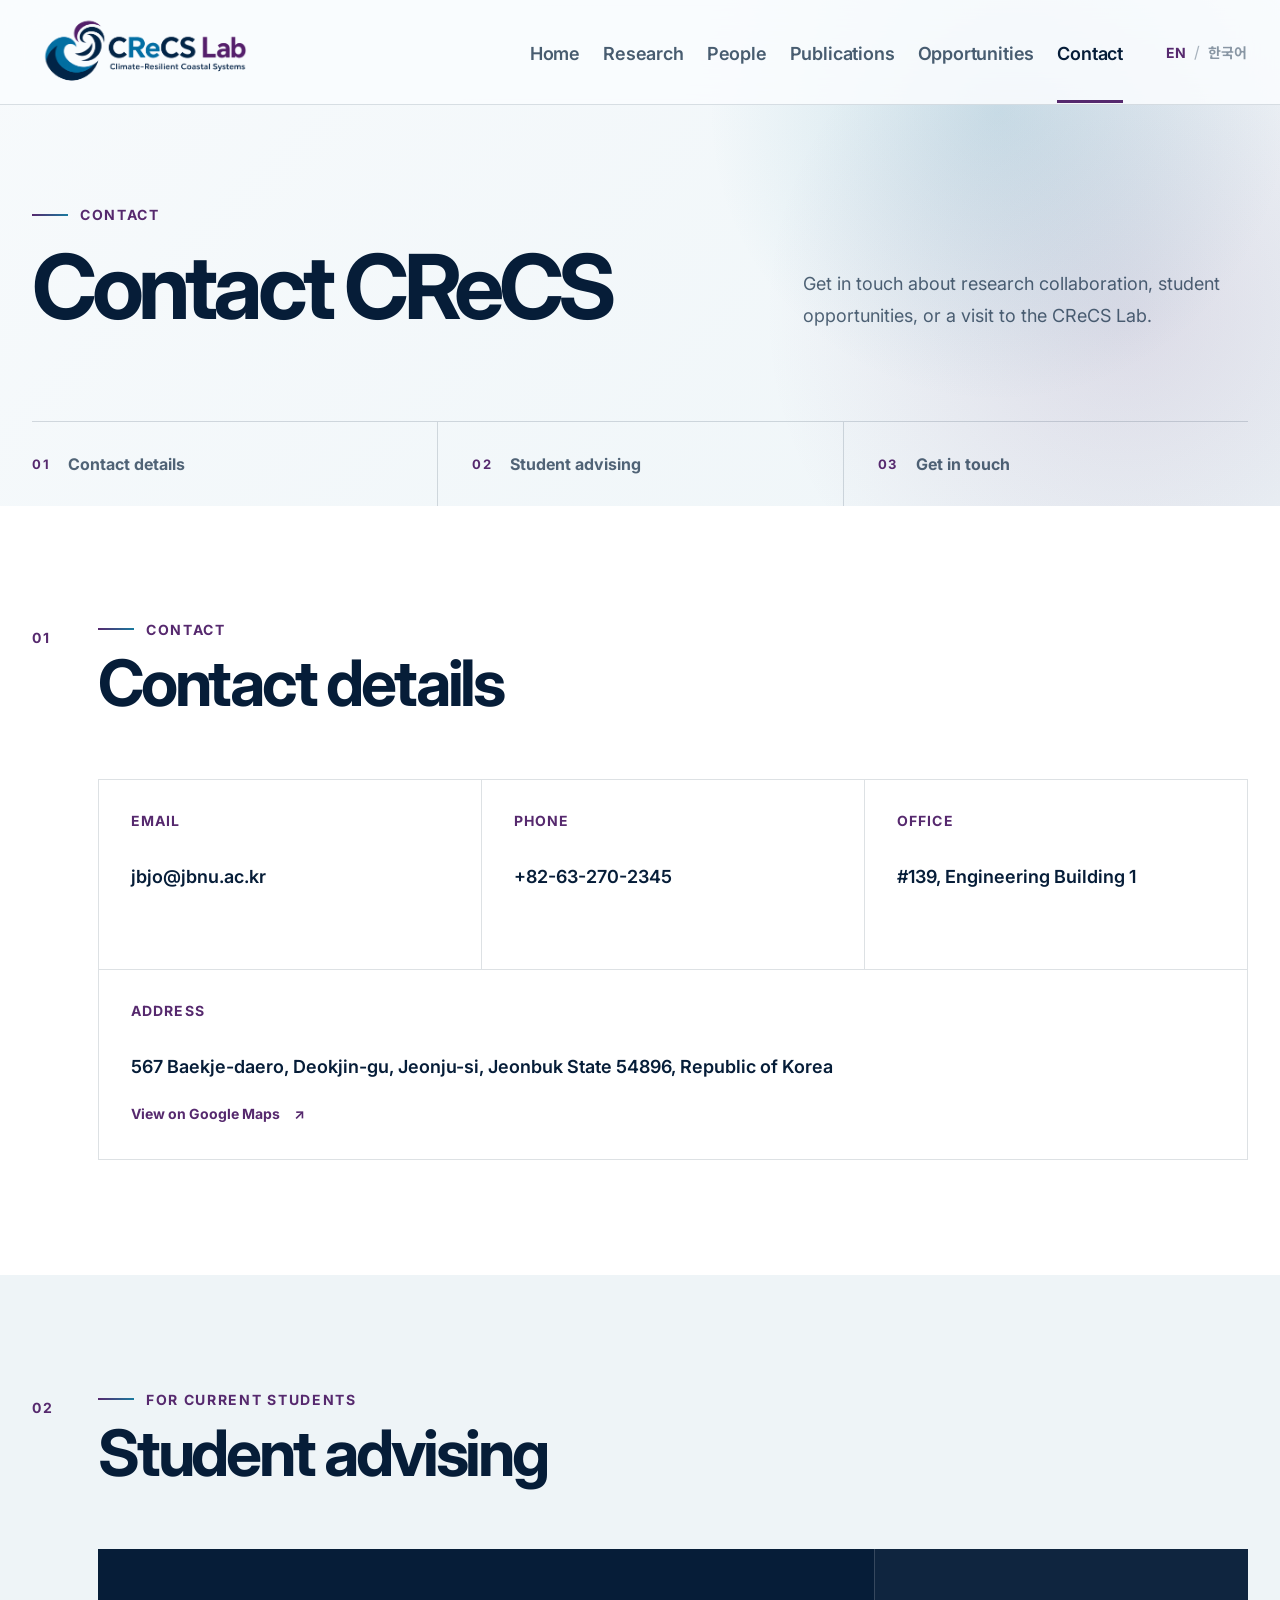
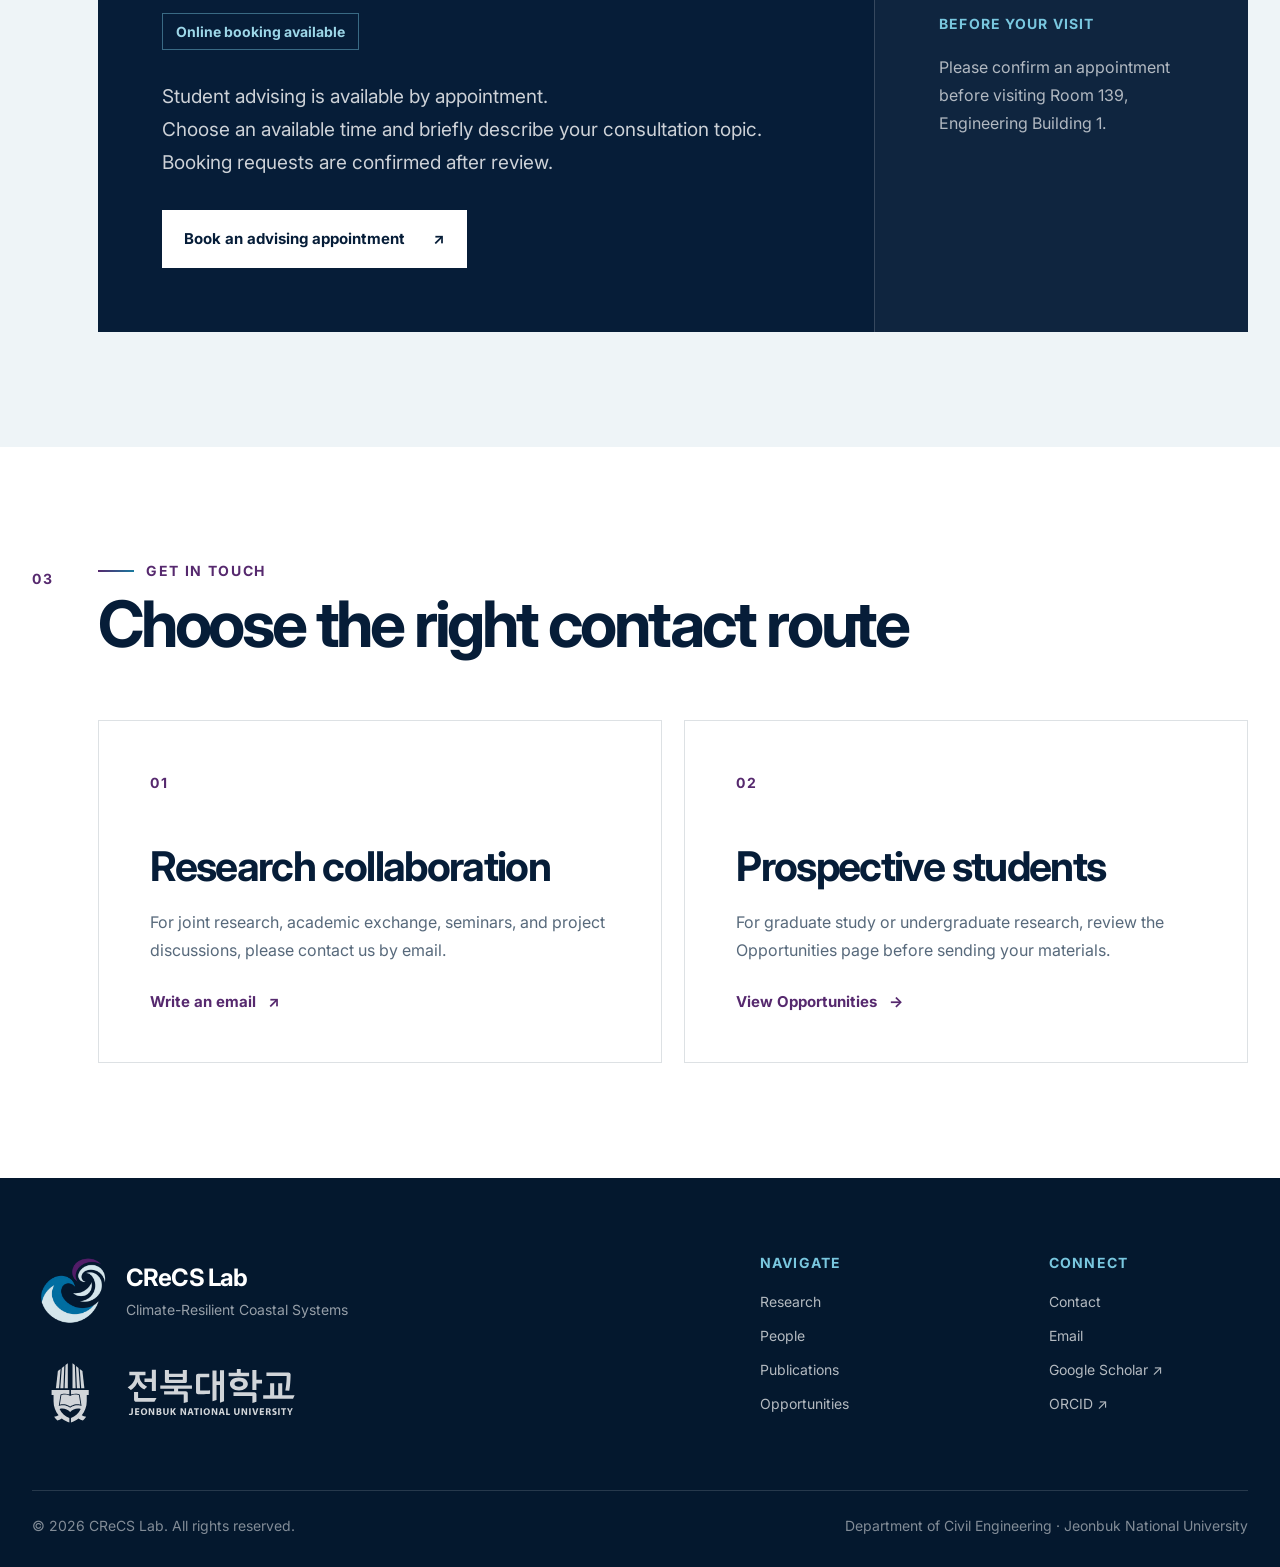
==== contact.html @ f030f696 "Improve homepage section links and CTA visibility" ====
<!doctype html>
<html lang="en">
  <head>
    <meta charset="UTF-8" />
    <meta name="viewport" content="width=device-width, initial-scale=1" />
    <meta name="description" content="Contact the Climate-Resilient Coastal Systems (CReCS) Lab at Jeonbuk National University." />
    <title>Contact | CReCS Lab</title>
    <link rel="icon" href="favicon.ico?v=3" sizes="any" />
    <link rel="icon" href="assets/favicon-32x32.png?v=3" type="image/png" sizes="32x32" />
    <link rel="icon" href="assets/favicon-16x16.png?v=3" type="image/png" sizes="16x16" />
    <link rel="apple-touch-icon" href="assets/apple-touch-icon.png?v=3" />
    <link rel="preconnect" href="https://fonts.googleapis.com" />
    <link rel="preconnect" href="https://fonts.gstatic.com" crossorigin />
    <link href="https://fonts.googleapis.com/css2?family=Inter:wght@400;500;600;700&amp;family=Noto+Sans+KR:wght@400;500;600;700&amp;display=swap" rel="stylesheet" />
    <link rel="stylesheet" href="styles.css?v=14" />
  </head>
  <body data-page="contact">
    <header class="site-header" data-header>
      <div class="header-inner">
        <a class="brand" href="index.html" aria-label="CReCS Lab home">
          <img src="assets/crecs-logo.png" alt="CReCS Lab — Climate-Resilient Coastal Systems" />
        </a>
        <nav class="desktop-nav" aria-label="Primary navigation">
          <a href="index.html" data-i18n="navHome">Home</a>
          <a href="index.html#research" data-i18n="navResearch">Research</a>
          <a href="people.html" data-i18n="navPeople">People</a>
          <a href="publications.html" data-i18n="navPublications">Publications</a>
          <a href="opportunities.html" data-i18n="navOpportunities">Opportunities</a>
          <a class="is-active" href="contact.html" aria-current="page" data-i18n="navContact">Contact</a>
        </nav>
        <div class="header-actions">
          <div class="language-switch" aria-label="Language selection">
            <button class="is-selected" type="button" data-lang="en" aria-pressed="true">EN</button>
            <span aria-hidden="true">/</span>
            <button type="button" data-lang="ko" aria-pressed="false">한국어</button>
          </div>
          <button class="menu-button" type="button" aria-expanded="false" aria-controls="mobile-menu">
            <span></span><span></span><span></span><span class="sr-only">Open menu</span>
          </button>
        </div>
      </div>
      <nav class="mobile-nav" id="mobile-menu" aria-label="Mobile navigation">
        <a href="index.html" data-i18n="navHome">Home</a>
        <a href="index.html#research" data-i18n="navResearch">Research</a>
        <a href="people.html" data-i18n="navPeople">People</a>
        <a href="publications.html" data-i18n="navPublications">Publications</a>
        <a href="opportunities.html" data-i18n="navOpportunities">Opportunities</a>
        <a class="is-active" href="contact.html" aria-current="page" data-i18n="navContact">Contact</a>
      </nav>
    </header>

    <main class="detail-page">
      <section class="detail-hero">
        <div class="section-inner detail-hero-inner">
          <div>
            <p class="section-kicker" data-i18n="contactDetailKicker">Contact</p>
            <h1 data-i18n="contactDetailTitle">Contact CReCS</h1>
          </div>
          <p class="detail-hero-intro" data-i18n="contactDetailIntro">
            Get in touch about research collaboration, student opportunities, or a visit to the CReCS Lab.
          </p>
        </div>
        <div class="section-inner">
          <nav class="page-subnav page-subnav-three" aria-label="Contact sections">
            <a href="#contact-details"><span>01</span><strong data-i18n="contactDetailsHeading">Contact details</strong></a>
            <a href="#student-advising"><span>02</span><strong data-i18n="advisingTitle">Student advising</strong></a>
            <a href="#inquiries"><span>03</span><strong data-i18n="inquiryRoutesLabel">Get in touch</strong></a>
          </nav>
        </div>
      </section>

      <section class="detail-content-section" id="contact-details">
        <div class="section-inner">
          <div class="detail-section-heading">
            <span>01</span>
            <div>
              <p class="section-kicker" data-i18n="contactDetailKicker">Contact</p>
              <h2 data-i18n="contactDetailsHeading">Contact details</h2>
            </div>
          </div>
          <div class="contact-detail-grid">
            <article>
              <span data-i18n="contactEmailLabel">Email</span>
              <a href="mailto:jbjo@jbnu.ac.kr">jbjo@jbnu.ac.kr</a>
            </article>
            <article>
              <span data-i18n="contactPhoneLabel">Phone</span>
              <a href="tel:+82632702345" data-i18n="contactPhoneValue">+82-63-270-2345</a>
            </article>
            <article>
              <span data-i18n="contactOfficeLabel">Office</span>
              <p data-i18n="contactOfficeValue">#139, Engineering Building 1</p>
            </article>
            <article class="contact-detail-grid-address">
              <span data-i18n="contactAddressLabel">Address</span>
              <p data-i18n="contactAddressValue">567 Baekje-daero, Deokjin-gu, Jeonju-si, Jeonbuk State 54896, Republic of Korea</p>
              <a class="map-link" href="https://www.google.com/maps/place/%EC%A0%84%EC%A3%BC%EC%8B%9C+%EA%B8%88%EC%95%94%EB%8F%99+%EC%A0%84%EB%B6%81%EB%8C%80%ED%95%99%EA%B5%90+%EA%B3%B5%EA%B3%BC%EB%8C%80%ED%95%991%ED%98%B8%EA%B4%80/data=!3m1!4b1!4m6!3m5!1s0x3570233140757053:0x296664c5538f0f14!8m2!3d35.8468291!4d127.1325569!16s%2Fg%2F12hqh8fqg?entry=ttu&amp;g_ep=EgoyMDI2MDkwMi4wIKXMDSoASAFQAw%3D%3D" target="_blank" rel="noreferrer">
                <span data-i18n="contactMapCta">View on Google Maps</span><span aria-hidden="true">↗</span>
              </a>
            </article>
          </div>
        </div>
      </section>

      <section class="detail-content-section detail-content-section-tinted advising-section" id="student-advising">
        <div class="section-inner">
          <div class="detail-section-heading">
            <span>02</span>
            <div>
              <p class="section-kicker" data-i18n="advisingLabel">For current students</p>
              <h2 data-i18n="advisingTitle">Student advising</h2>
            </div>
          </div>
          <div class="advising-panel">
            <div class="advising-main">
              <span class="status-badge" data-i18n="advisingStatus">Online booking available</span>
              <p data-i18n="advisingDescription">
                Student advising is available by appointment. Choose an available time and briefly describe your consultation topic. Booking requests are confirmed after review.
              </p>
              <a href="https://cal.com/junbeom-jo-crecs/student-advising" target="_blank" rel="noopener noreferrer">
                <span data-i18n="advisingEmailCta">Book an advising appointment</span><span aria-hidden="true">↗</span>
              </a>
            </div>
            <aside>
              <span data-i18n="visitLabel">Before your visit</span>
              <p data-i18n="visitDescription">Please confirm an appointment before visiting Room 139, Engineering Building 1.</p>
            </aside>
          </div>
        </div>
      </section>

      <section class="detail-content-section" id="inquiries">
        <div class="section-inner">
          <div class="detail-section-heading">
            <span>03</span>
            <div>
              <p class="section-kicker" data-i18n="inquiryRoutesLabel">Get in touch</p>
              <h2 data-i18n="inquiryRoutesTitle">Choose the right contact route</h2>
            </div>
          </div>
          <div class="inquiry-route-grid">
            <article>
              <span>01</span>
              <h3 data-i18n="collaborationRouteTitle">Research collaboration</h3>
              <p data-i18n="collaborationRouteDescription">For joint research, academic exchange, seminars, and project discussions, please contact us by email.</p>
              <a href="mailto:jbjo@jbnu.ac.kr"><span data-i18n="contactEmailCta">Write an email</span><span aria-hidden="true">↗</span></a>
            </article>
            <article>
              <span>02</span>
              <h3 data-i18n="prospectiveRouteTitle">Prospective students</h3>
              <p data-i18n="prospectiveRouteDescription">For graduate study or undergraduate research, review the Opportunities page before sending your materials.</p>
              <a href="opportunities.html"><span data-i18n="viewOpportunitiesCta">View Opportunities</span><span aria-hidden="true">→</span></a>
            </article>
          </div>
        </div>
      </section>
    </main>

    <footer class="site-footer">
      <div class="footer-inner">
        <div class="footer-main">
          <div class="footer-brand-group">
            <a class="footer-brand" href="index.html" aria-label="CReCS Lab home">
              <img src="assets/crecs-symbol-footer-reverse.png?v=1" alt="" />
              <span><strong>CReCS Lab</strong><small data-i18n="footerTagline">Climate-Resilient Coastal Systems</small></span>
            </a>
            <a class="footer-university-brand" href="https://www.jbnu.ac.kr/" target="_blank" rel="noreferrer" aria-label="Jeonbuk National University website">
              <img class="footer-university-symbol" src="assets/jbnu-symbol-footer-reverse.svg?v=1" alt="" />
              <img class="footer-university-wordmark" src="assets/jbnu-wordmark-footer-reverse.svg?v=1" alt="Jeonbuk National University" />
            </a>
          </div>
          <div class="footer-column">
            <p data-i18n="footerNavigate">Navigate</p>
            <nav aria-label="Footer navigation">
              <a href="index.html#research" data-i18n="navResearch">Research</a>
              <a href="people.html" data-i18n="navPeople">People</a>
              <a href="publications.html" data-i18n="navPublications">Publications</a>
              <a href="opportunities.html" data-i18n="navOpportunities">Opportunities</a>
            </nav>
          </div>
          <div class="footer-column">
            <p data-i18n="footerConnect">Connect</p>
            <nav aria-label="External profiles">
              <a href="contact.html" data-i18n="navContact">Contact</a>
              <a href="mailto:jbjo@jbnu.ac.kr" data-i18n="footerEmail">Email</a>
              <a href="https://scholar.google.com/citations?user=TWpAiN8AAAAJ" target="_blank" rel="noreferrer">Google Scholar ↗</a>
              <a href="https://orcid.org/0000-0003-4687-1146" target="_blank" rel="noreferrer">ORCID ↗</a>
            </nav>
          </div>
        </div>
        <div class="footer-bottom">
          <p>© <span data-current-year>2026</span> CReCS Lab. <span data-i18n="footerRights">All rights reserved.</span></p>
          <p data-i18n="footerAffiliation">Department of Civil Engineering · Jeonbuk National University</p>
        </div>
      </div>
    </footer>
    <script src="script.js?v=6"></script>
  </body>
</html>
---- styles.css ----
:root {
  --ink: #102a43;
  --ink-deep: #061d38;
  --coastal: #197a9e;
  --purple: #56296e;
  --paper: #f7fafc;
  --line: rgba(16, 42, 67, 0.14);
  --header-height: 104px;
  --content-width: 1420px;
}

* {
  box-sizing: border-box;
}

html {
  scroll-behavior: smooth;
}

body {
  margin: 0;
  min-width: 320px;
  color: var(--ink);
  background: var(--paper);
  font-family: Inter, "Noto Sans KR", system-ui, -apple-system, BlinkMacSystemFont, "Segoe UI", sans-serif;
  -webkit-font-smoothing: antialiased;
}

a {
  color: inherit;
  text-decoration: none;
}

button,
a {
  -webkit-tap-highlight-color: transparent;
}

.sr-only {
  position: absolute;
  width: 1px;
  height: 1px;
  padding: 0;
  margin: -1px;
  overflow: hidden;
  clip: rect(0, 0, 0, 0);
  white-space: nowrap;
  border: 0;
}

.site-header {
  position: fixed;
  z-index: 20;
  top: 0;
  left: 0;
  width: 100%;
  border-bottom: 1px solid var(--line);
  background: rgba(250, 252, 254, 0.88);
  backdrop-filter: blur(18px);
  -webkit-backdrop-filter: blur(18px);
}

.header-inner {
  width: min(calc(100% - 64px), var(--content-width));
  height: var(--header-height);
  margin: 0 auto;
  display: flex;
  align-items: center;
  gap: 42px;
}

.brand {
  flex: 0 0 auto;
  display: flex;
  align-items: center;
}

.brand img {
  display: block;
  width: 224px;
  height: auto;
}

.desktop-nav {
  display: flex;
  align-items: center;
  justify-content: center;
  gap: clamp(18px, 1.8vw, 34px);
  margin-left: auto;
}

.desktop-nav a {
  position: relative;
  padding: 41px 0 38px;
  color: rgba(16, 42, 67, 0.76);
  font-size: 18px;
  font-weight: 600;
  letter-spacing: -0.01em;
  transition: color 180ms ease;
}

.desktop-nav a::after {
  content: "";
  position: absolute;
  right: 0;
  bottom: -1px;
  left: 0;
  height: 3px;
  background: var(--purple);
  transform: scaleX(0);
  transform-origin: center;
  transition: transform 180ms ease;
}

.desktop-nav a:hover,
.desktop-nav a:focus-visible,
.desktop-nav a.is-active {
  color: var(--ink-deep);
}

.desktop-nav a:hover::after,
.desktop-nav a:focus-visible::after,
.desktop-nav a.is-active::after {
  transform: scaleX(1);
}

.header-actions {
  display: flex;
  align-items: center;
  gap: 18px;
}

.language-switch {
  display: flex;
  align-items: center;
  gap: 7px;
  color: rgba(16, 42, 67, 0.34);
}

.language-switch button {
  border: 0;
  padding: 8px 1px;
  color: rgba(16, 42, 67, 0.48);
  background: transparent;
  font: inherit;
  font-size: 14px;
  font-weight: 700;
  cursor: pointer;
}

.language-switch button:hover,
.language-switch button:focus-visible,
.language-switch button.is-selected {
  color: var(--purple);
}

.menu-button {
  display: none;
  width: 42px;
  height: 42px;
  border: 1px solid var(--line);
  border-radius: 50%;
  background: rgba(255, 255, 255, 0.72);
  cursor: pointer;
}

.menu-button > span:not(.sr-only) {
  display: block;
  width: 17px;
  height: 1.5px;
  margin: 4px auto;
  background: var(--ink);
}

.mobile-nav {
  display: none;
}

.hero {
  position: relative;
  min-height: 100svh;
  overflow: hidden;
  background: #f5f8fb;
}

.hero-image {
  position: absolute;
  inset: 0;
  background-image: url("assets/crecs-hero.png");
  background-position: center right;
  background-size: cover;
  background-repeat: no-repeat;
  transform: scale(1.01);
  animation: hero-settle 1.2s cubic-bezier(0.2, 0.75, 0.25, 1) both;
}

.hero-wash {
  position: absolute;
  inset: 0;
  background:
    linear-gradient(90deg, rgba(247, 250, 252, 0.98) 0%, rgba(247, 250, 252, 0.94) 33%, rgba(247, 250, 252, 0.34) 55%, rgba(247, 250, 252, 0.02) 77%),
    linear-gradient(0deg, rgba(5, 29, 55, 0.1) 0%, transparent 28%);
}

.hero-inner {
  position: relative;
  z-index: 2;
  width: min(calc(100% - 64px), var(--content-width));
  min-height: 100svh;
  margin: 0 auto;
  padding-top: calc(var(--header-height) + 70px);
  padding-bottom: 42px;
  display: flex;
  flex-direction: column;
  justify-content: space-between;
}

.hero-copy {
  width: min(670px, 49vw);
  margin: auto 0;
  padding: 24px 0 56px;
  animation: copy-rise 800ms 100ms cubic-bezier(0.2, 0.75, 0.25, 1) both;
}

.eyebrow {
  display: flex;
  align-items: center;
  gap: 12px;
  margin: 0 0 24px;
  color: var(--purple);
  font-size: 14px;
  font-weight: 700;
  letter-spacing: 0.1em;
  text-transform: uppercase;
}

.eyebrow::before {
  content: "";
  width: 36px;
  height: 2px;
  background: linear-gradient(90deg, var(--purple), var(--coastal));
}

h1 {
  max-width: 660px;
  margin: 0;
  color: var(--ink-deep);
  font-size: clamp(48px, 5vw, 76px);
  font-weight: 700;
  letter-spacing: -0.055em;
  line-height: 1.02;
  text-wrap: balance;
}

.intro {
  max-width: 630px;
  margin: 28px 0 0;
  color: rgba(16, 42, 67, 0.76);
  font-size: clamp(18px, 1.45vw, 21px);
  line-height: 1.7;
  white-space: pre-line;
}

.hero-actions {
  display: flex;
  flex-wrap: wrap;
  gap: 12px;
  margin-top: 36px;
}

.button {
  min-height: 52px;
  padding: 0 23px;
  border: 1px solid transparent;
  border-radius: 4px;
  display: inline-flex;
  align-items: center;
  justify-content: center;
  gap: 18px;
  font-size: 15px;
  font-weight: 700;
  transition: transform 180ms ease, box-shadow 180ms ease, color 180ms ease, background 180ms ease;
}

.button:hover,
.button:focus-visible {
  transform: translateY(-2px);
}

.button-primary {
  color: white;
  background: var(--ink-deep);
  box-shadow: 0 12px 28px rgba(6, 29, 56, 0.18);
}

.button-primary:hover,
.button-primary:focus-visible {
  box-shadow: 0 16px 34px rgba(6, 29, 56, 0.24);
}

.button-secondary {
  border-color: rgba(86, 41, 110, 0.36);
  color: var(--purple);
  background: rgba(255, 255, 255, 0.5);
}

.button-secondary:hover,
.button-secondary:focus-visible {
  color: white;
  background: var(--purple);
}

.button-tertiary {
  border-color: rgba(25, 122, 158, 0.36);
  color: var(--coastal);
  background: rgba(255, 255, 255, 0.5);
}

.button-tertiary:hover,
.button-tertiary:focus-visible {
  color: white;
  background: var(--coastal);
}

.research-strip {
  display: grid;
  grid-template-columns: 125px minmax(0, 1fr);
  align-items: center;
  gap: 20px;
  padding: 22px 26px;
  border: 1px solid rgba(255, 255, 255, 0.58);
  border-radius: 6px;
  background: rgba(4, 31, 59, 0.76);
  box-shadow: 0 18px 50px rgba(4, 31, 59, 0.14);
  color: white;
  backdrop-filter: blur(14px);
  -webkit-backdrop-filter: blur(14px);
}

.strip-label {
  margin: 0;
  color: rgba(255, 255, 255, 0.62);
  font-size: 14px;
  font-weight: 700;
  letter-spacing: 0.1em;
  text-transform: uppercase;
}

.research-topics {
  display: grid;
  grid-template-columns: repeat(4, minmax(0, 1fr));
}

.research-topics span {
  min-height: 30px;
  padding: 5px 24px;
  border-left: 1px solid rgba(255, 255, 255, 0.18);
  display: flex;
  align-items: center;
  font-size: 14px;
  font-weight: 600;
  line-height: 1.45;
}

.research-section {
  position: relative;
  scroll-margin-top: var(--header-height);
  overflow: hidden;
  padding: clamp(96px, 9vw, 150px) 0;
  background:
    radial-gradient(circle at 92% 8%, rgba(25, 122, 158, 0.08), transparent 28%),
    #ffffff;
}

.section-inner {
  position: relative;
  width: min(calc(100% - 64px), var(--content-width));
  margin: 0 auto;
}

.research-heading {
  display: grid;
  grid-template-columns: minmax(0, 1.25fr) minmax(320px, 0.75fr);
  gap: clamp(40px, 7vw, 108px);
  align-items: end;
  margin-bottom: clamp(50px, 5vw, 76px);
}

.section-kicker {
  display: flex;
  align-items: center;
  gap: 12px;
  margin: 0 0 20px;
  color: var(--purple);
  font-size: 14px;
  font-weight: 700;
  letter-spacing: 0.12em;
  text-transform: uppercase;
}

.section-kicker::before {
  content: "";
  width: 36px;
  height: 2px;
  background: linear-gradient(90deg, var(--purple), var(--coastal));
}

.research-heading h2 {
  max-width: 820px;
  margin: 0;
  color: var(--ink-deep);
  font-size: clamp(40px, 4.7vw, 68px);
  font-weight: 700;
  letter-spacing: -0.05em;
  line-height: 1.05;
  text-wrap: balance;
}

.section-intro {
  max-width: 520px;
  margin: 0 0 6px;
  color: rgba(16, 42, 67, 0.7);
  font-size: 18px;
  line-height: 1.75;
}

.research-grid {
  display: grid;
  grid-template-columns: repeat(2, minmax(0, 1fr));
  border-top: 1px solid var(--line);
  border-bottom: 1px solid var(--line);
}

.research-card {
  --card-color: var(--coastal);
  position: relative;
  min-height: 340px;
  padding: clamp(34px, 4vw, 56px);
  display: flex;
  flex-direction: column;
  transition: background-color 220ms ease;
}

.research-card:nth-child(odd) {
  border-right: 1px solid var(--line);
}

.research-card:nth-child(-n + 2) {
  border-bottom: 1px solid var(--line);
}

.research-card:hover {
  background: rgba(16, 42, 67, 0.025);
}

.research-card-flooding { --card-color: #276b88; }
.research-card-hydraulics { --card-color: var(--purple); }
.research-card-resilience { --card-color: #a6165f; }

.card-top {
  display: flex;
  align-items: center;
  justify-content: space-between;
  margin-bottom: 34px;
}

.card-number {
  color: rgba(16, 42, 67, 0.38);
  font-size: 14px;
  font-weight: 700;
  letter-spacing: 0.12em;
}

.card-accent {
  width: 52px;
  height: 3px;
  background: var(--card-color);
  transform-origin: right;
  transition: transform 220ms ease;
}

.research-card:hover .card-accent {
  transform: scaleX(1.35);
}

.research-card h3 {
  margin: 0;
  color: var(--ink-deep);
  font-size: clamp(25px, 2.15vw, 33px);
  font-weight: 700;
  letter-spacing: -0.035em;
  line-height: 1.18;
}

.card-description {
  max-width: 590px;
  margin: 20px 0 32px;
  color: rgba(16, 42, 67, 0.7);
  font-size: 17px;
  line-height: 1.75;
}

.card-tags {
  display: flex;
  flex-wrap: wrap;
  gap: 8px 0;
  margin-top: auto;
  color: var(--card-color);
  font-size: 14px;
  font-weight: 700;
  letter-spacing: 0.07em;
  text-transform: uppercase;
}

.card-tags span:not(:last-child)::after {
  content: "·";
  margin: 0 11px;
  color: rgba(16, 42, 67, 0.26);
}

.people-section {
  scroll-margin-top: var(--header-height);
  padding: clamp(96px, 9vw, 150px) 0;
  background: #eef4f7;
}

.people-heading {
  display: grid;
  grid-template-columns: minmax(0, 1.25fr) minmax(320px, 0.75fr);
  gap: clamp(40px, 7vw, 108px);
  align-items: end;
  margin-bottom: clamp(50px, 5vw, 76px);
}

.people-heading h2 {
  max-width: 820px;
  margin: 0;
  color: var(--ink-deep);
  font-size: clamp(40px, 4.7vw, 68px);
  font-weight: 700;
  letter-spacing: -0.05em;
  line-height: 1.05;
  text-wrap: balance;
}

.people-subsection + .people-subsection {
  margin-top: clamp(72px, 8vw, 116px);
}

.subsection-heading {
  display: flex;
  align-items: center;
  gap: 20px;
  padding: 0 0 18px;
  border-bottom: 1px solid rgba(16, 42, 67, 0.22);
}

.subsection-heading > span {
  color: var(--purple);
  font-size: 14px;
  font-weight: 700;
  letter-spacing: 0.12em;
}

.subsection-heading h3 {
  margin: 0;
  color: var(--ink-deep);
  font-size: 18px;
  font-weight: 700;
  letter-spacing: -0.02em;
}

.pi-profile {
  display: grid;
  grid-template-columns: minmax(320px, 0.8fr) minmax(0, 1.35fr);
  background: #ffffff;
  box-shadow: 0 24px 70px rgba(6, 29, 56, 0.08);
}

.pi-portrait {
  min-height: 520px;
  margin: 0;
  overflow: hidden;
  background: #dce4ec;
}

.pi-portrait img {
  display: block;
  width: 100%;
  height: 100%;
  object-fit: cover;
  object-position: center 36%;
}

.pi-content {
  padding: clamp(42px, 5vw, 72px);
}

.pi-role {
  margin: 0 0 13px;
  color: var(--purple);
  font-size: 14px;
  font-weight: 700;
  letter-spacing: 0.1em;
  text-transform: uppercase;
}

.pi-name-row {
  display: flex;
  flex-wrap: wrap;
  align-items: baseline;
  gap: 10px 18px;
}

.pi-name-row h3 {
  margin: 0;
  color: var(--ink-deep);
  font-size: clamp(40px, 4.1vw, 60px);
  font-weight: 700;
  letter-spacing: -0.05em;
  line-height: 1;
}

.pi-name-row > span {
  color: rgba(16, 42, 67, 0.42);
  font-size: 17px;
  font-weight: 600;
}

.pi-affiliation {
  margin: 22px 0 0;
  color: rgba(16, 42, 67, 0.7);
  font-size: 17px;
  line-height: 1.65;
}

.pi-keywords {
  display: flex;
  flex-wrap: wrap;
  gap: 10px;
  margin-top: 34px;
}

.pi-keywords span {
  padding: 8px 11px;
  border: 1px solid rgba(25, 122, 158, 0.22);
  color: #176d8d;
  background: rgba(25, 122, 158, 0.055);
  font-size: 14px;
  font-weight: 700;
  line-height: 1.35;
}

.profile-details {
  display: grid;
  grid-template-columns: minmax(0, 0.8fr) minmax(0, 1.2fr);
  gap: 24px;
  margin: 38px 0 0;
  padding: 26px 0;
  border-top: 1px solid var(--line);
  border-bottom: 1px solid var(--line);
}

.profile-details div {
  min-width: 0;
}

.profile-details dt {
  margin-bottom: 8px;
  color: rgba(16, 42, 67, 0.42);
  font-size: 14px;
  font-weight: 700;
  letter-spacing: 0.1em;
  text-transform: uppercase;
}

.profile-details dd {
  margin: 0;
  color: var(--ink-deep);
  font-size: 15px;
  font-weight: 600;
  line-height: 1.55;
}

.profile-details a:hover,
.profile-details a:focus-visible {
  color: var(--purple);
}

.profile-links {
  display: flex;
  flex-wrap: wrap;
  gap: 28px;
  margin-top: 26px;
}

.profile-links a {
  display: inline-flex;
  align-items: center;
  gap: 10px;
  color: var(--ink-deep);
  font-size: 14px;
  font-weight: 700;
}

.profile-links a:hover,
.profile-links a:focus-visible {
  color: var(--purple);
}

.students-panel {
  scroll-margin-top: var(--header-height);
  display: grid;
  grid-template-columns: minmax(0, 1fr) auto;
  gap: 48px;
  align-items: end;
  padding: clamp(38px, 5vw, 68px);
  color: #ffffff;
  background:
    radial-gradient(circle at 88% 18%, rgba(25, 122, 158, 0.38), transparent 32%),
    linear-gradient(125deg, #061d38, #0a3153);
}

.students-label {
  margin: 0 0 14px;
  color: #70c3de;
  font-size: 14px;
  font-weight: 700;
  letter-spacing: 0.11em;
  text-transform: uppercase;
}

.students-panel h3 {
  margin: 0;
  font-size: clamp(30px, 3.3vw, 47px);
  letter-spacing: -0.04em;
  line-height: 1.08;
}

.students-panel p:not(.students-label) {
  max-width: 740px;
  margin: 20px 0 0;
  color: rgba(255, 255, 255, 0.72);
  font-size: 17px;
  line-height: 1.7;
}

.students-contact {
  min-height: 52px;
  padding: 0 22px;
  border: 1px solid rgba(255, 255, 255, 0.42);
  display: inline-flex;
  align-items: center;
  justify-content: center;
  gap: 22px;
  color: #ffffff;
  font-size: 14px;
  font-weight: 700;
  transition: color 180ms ease, background-color 180ms ease, transform 180ms ease;
}

.students-contact:hover,
.students-contact:focus-visible {
  color: var(--ink-deep);
  background: #ffffff;
  transform: translateY(-2px);
}

.publications-section {
  scroll-margin-top: var(--header-height);
  padding: clamp(96px, 9vw, 150px) 0;
  background: #ffffff;
}

.publications-heading {
  display: grid;
  grid-template-columns: minmax(0, 1.25fr) minmax(320px, 0.75fr);
  gap: clamp(40px, 7vw, 108px);
  align-items: end;
  margin-bottom: clamp(50px, 5vw, 76px);
}

.publications-heading h2 {
  max-width: 820px;
  margin: 0;
  color: var(--ink-deep);
  font-size: clamp(40px, 4.7vw, 68px);
  font-weight: 700;
  letter-spacing: -0.05em;
  line-height: 1.05;
  text-wrap: balance;
}

.publication-list {
  border-top: 1px solid rgba(16, 42, 67, 0.24);
}

.publication-item {
  display: grid;
  grid-template-columns: 92px minmax(0, 1fr) 50px;
  gap: clamp(24px, 3vw, 48px);
  align-items: start;
  padding: clamp(30px, 3.3vw, 48px) 22px;
  border-bottom: 1px solid var(--line);
  transition: background-color 180ms ease;
}

.publication-item:hover {
  background: rgba(25, 122, 158, 0.035);
}

.publication-year {
  padding-top: 3px;
  color: var(--purple);
  font-size: 15px;
  font-weight: 700;
  letter-spacing: 0.05em;
}

.publication-meta {
  margin: 0 0 12px;
  color: var(--coastal);
  font-size: 14px;
  font-weight: 700;
  letter-spacing: 0.08em;
  line-height: 1.5;
  text-transform: uppercase;
}

.publication-content h3 {
  max-width: 980px;
  margin: 0;
  color: var(--ink-deep);
  font-size: clamp(21px, 2vw, 29px);
  font-weight: 600;
  letter-spacing: -0.03em;
  line-height: 1.35;
}

.publication-content h3 a {
  transition: color 180ms ease;
}

.publication-content h3 a:hover,
.publication-content h3 a:focus-visible {
  color: var(--purple);
}

.publication-authors {
  margin: 16px 0 0;
  color: rgba(16, 42, 67, 0.64);
  font-size: 15px;
  line-height: 1.65;
}

.publication-authors strong {
  color: var(--ink-deep);
  font-weight: 700;
}

.publication-corresponding {
  margin: 7px 0 0;
  color: #607588;
  font-size: 14px;
  font-weight: 600;
  line-height: 1.55;
}

.publication-corresponding span {
  letter-spacing: 0.01em;
}

.publication-doi {
  display: inline-block;
  margin-top: 13px;
  color: rgba(16, 42, 67, 0.46);
  font-size: 14px;
  font-weight: 600;
  line-height: 1.5;
}

.publication-doi:hover,
.publication-doi:focus-visible {
  color: var(--purple);
}

.publication-arrow {
  width: 46px;
  height: 46px;
  border: 1px solid rgba(16, 42, 67, 0.22);
  border-radius: 50%;
  display: flex;
  align-items: center;
  justify-content: center;
  color: var(--ink-deep);
  font-size: 17px;
  transition: color 180ms ease, border-color 180ms ease, background-color 180ms ease;
}

.publication-arrow:hover,
.publication-arrow:focus-visible {
  border-color: var(--purple);
  color: #ffffff;
  background: var(--purple);
}

.publications-footer {
  display: flex;
  align-items: center;
  justify-content: space-between;
  gap: 32px;
  margin-top: 34px;
}

.publications-footer p {
  margin: 0;
  color: rgba(16, 42, 67, 0.58);
  font-size: 14px;
  line-height: 1.6;
}

.publications-footer a {
  flex: 0 0 auto;
  min-height: 50px;
  padding: 0 21px;
  border: 1px solid var(--ink-deep);
  display: inline-flex;
  align-items: center;
  gap: 20px;
  color: #ffffff;
  background: var(--ink-deep);
  font-size: 14px;
  font-weight: 700;
  transition: transform 180ms ease, background-color 180ms ease;
}

.publications-footer a:hover,
.publications-footer a:focus-visible {
  background: var(--purple);
  transform: translateY(-2px);
}

.detail-section-intro {
  max-width: 720px;
  margin: 18px 0 0;
  color: rgba(16, 42, 67, 0.66);
  font-size: 16px;
  line-height: 1.7;
}

.publication-list-detail {
  margin-left: 66px;
}

.publication-list-detail .publication-item {
  gap: clamp(16px, 1.8vw, 25px);
  padding: clamp(18px, 2vw, 26px) 10px;
}

.publication-list-detail .publication-meta {
  margin-bottom: 8px;
}

.publication-meta-with-badge {
  display: flex;
  flex-wrap: wrap;
  align-items: center;
  gap: 6px 10px;
}

.journal-index-badge {
  display: inline-flex;
  align-items: center;
  min-height: 21px;
  padding: 2px 8px;
  border: 1px solid currentColor;
  border-radius: 999px;
  font-size: 12px;
  font-weight: 800;
  letter-spacing: 0.08em;
  line-height: 1;
  white-space: nowrap;
}

.journal-index-badge-scie {
  color: var(--purple);
  background: rgba(94, 43, 119, 0.055);
}

.journal-index-badge-kci {
  color: var(--coastal);
  background: rgba(25, 122, 158, 0.055);
}

.journal-index-badge-jsce {
  color: #607588;
  background: rgba(96, 117, 136, 0.055);
}

.publication-list-detail .publication-content h3 {
  max-width: 1040px;
  font-size: clamp(18px, 1.55vw, 23px);
  line-height: 1.4;
}

.publication-list-detail .publication-authors {
  margin-top: 10px;
}

.publication-list-detail .publication-corresponding {
  margin-top: 4px;
}

.publication-list-detail .publication-doi {
  margin-top: 7px;
}

.publication-year-block + .publication-year-block {
  margin-top: clamp(30px, 3.8vw, 48px);
}

.publication-year-heading {
  margin: 0 0 18px;
  color: var(--purple);
  font-size: clamp(25px, 2.8vw, 38px);
  font-weight: 700;
  letter-spacing: -0.035em;
  line-height: 1.15;
}

.publication-year-block .publication-year {
  display: none;
}

.publication-year-block .publication-item {
  grid-template-columns: 42px minmax(0, 1fr) 50px;
}

.publication-number {
  padding-top: 2px;
  color: var(--purple);
  font-size: 17px;
  font-weight: 700;
  letter-spacing: 0.02em;
  line-height: 1.5;
}

.publication-item-no-link {
  grid-template-columns: 92px minmax(0, 1fr);
}

.publications-detail-footer {
  display: flex;
  justify-content: flex-end;
  margin: 34px 0 0 66px;
}

.publications-detail-footer a {
  min-height: 52px;
  padding: 0 22px;
  display: inline-flex;
  align-items: center;
  justify-content: space-between;
  gap: 24px;
  color: #ffffff;
  background: var(--ink-deep);
  font-size: 14px;
  font-weight: 700;
  transition: transform 180ms ease, background-color 180ms ease;
}

.publications-detail-footer a:hover,
.publications-detail-footer a:focus-visible {
  background: var(--purple);
  transform: translateY(-2px);
}

.dissertation-card {
  margin-left: 66px;
  padding: clamp(24px, 3vw, 38px);
  border-left: 4px solid var(--purple);
  background: var(--ink-deep);
  color: #ffffff;
}

.dissertation-card .publication-meta {
  color: #8ed0e3;
}

.dissertation-card h3 {
  max-width: 1040px;
  margin: 14px 0 16px;
  color: #ffffff;
  font-size: clamp(19px, 1.8vw, 26px);
  font-weight: 600;
  letter-spacing: -0.025em;
  line-height: 1.4;
}

.dissertation-card p:not(.publication-meta) {
  margin: 0 0 5px;
  color: rgba(255, 255, 255, 0.78);
  font-size: 15px;
}

.dissertation-card small {
  color: rgba(255, 255, 255, 0.56);
  font-size: 14px;
  line-height: 1.6;
}

.thesis-list {
  margin-left: 66px;
  display: grid;
  gap: 12px;
}

.thesis-list .dissertation-card {
  margin-left: 0;
}

.dissertation-card-masters {
  border-left-color: var(--coastal);
  background: #12395d;
}

.conference-categories {
  margin-left: 66px;
}

.conference-categories > section + section {
  margin-top: clamp(64px, 8vw, 104px);
}

.conference-categories > section > h3 {
  margin: 0 0 30px;
  color: var(--ink-deep);
  font-size: clamp(28px, 3vw, 42px);
  letter-spacing: -0.04em;
  line-height: 1.15;
}

.conference-year-groups {
  border-bottom: 1px solid rgba(16, 42, 67, 0.2);
}

.conference-year-group {
  border-top: 1px solid rgba(16, 42, 67, 0.2);
}

.conference-year-group summary {
  min-height: 86px;
  padding: 0 8px;
  display: grid;
  grid-template-columns: 1fr auto 28px;
  gap: 18px;
  align-items: center;
  color: var(--ink-deep);
  cursor: pointer;
  list-style: none;
}

.conference-year-group summary::-webkit-details-marker {
  display: none;
}

.conference-year-group summary > span {
  color: var(--purple);
  font-size: 21px;
  font-weight: 700;
  letter-spacing: -0.02em;
}

.conference-year-group summary > small {
  min-width: 31px;
  height: 31px;
  border-radius: 50%;
  display: inline-flex;
  align-items: center;
  justify-content: center;
  color: var(--coastal);
  background: rgba(25, 122, 158, 0.09);
  font-size: 13px;
  font-weight: 700;
}

.conference-year-group summary::after {
  content: "+";
  color: var(--ink-deep);
  font-size: 24px;
  font-weight: 400;
  text-align: center;
  transition: transform 180ms ease;
}

.conference-year-group[open] summary::after {
  transform: rotate(45deg);
}

.conference-list {
  margin: 0;
  padding: 0 8px 16px;
  list-style: none;
}

.conference-list li {
  padding: 28px 0;
  border-top: 1px solid rgba(16, 42, 67, 0.11);
}

.conference-list h4 {
  max-width: 1000px;
  margin: 0;
  color: var(--ink-deep);
  font-size: 18px;
  font-weight: 600;
  letter-spacing: -0.02em;
  line-height: 1.5;
}

.conference-authors,
.conference-venue {
  margin: 11px 0 0;
  font-size: 14px;
  line-height: 1.65;
}

.conference-authors {
  color: rgba(16, 42, 67, 0.65);
}

.conference-authors strong {
  color: var(--ink-deep);
}

.conference-venue {
  color: var(--coastal);
  font-weight: 600;
}

.conference-status {
  display: inline-flex;
  margin-left: 6px;
  padding: 3px 8px;
  border: 1px solid rgba(86, 41, 110, 0.24);
  color: var(--purple);
  font-size: 11px;
  font-weight: 700;
  letter-spacing: 0.04em;
  text-transform: uppercase;
}

.opportunities-section {
  scroll-margin-top: var(--header-height);
  padding: clamp(96px, 9vw, 150px) 0;
  color: #ffffff;
  background:
    radial-gradient(circle at 88% 9%, rgba(25, 122, 158, 0.24), transparent 27%),
    linear-gradient(145deg, #061d38 0%, #082844 72%, #0a3153 100%);
}

.opportunities-heading {
  display: grid;
  grid-template-columns: minmax(0, 1.25fr) minmax(320px, 0.75fr);
  gap: clamp(40px, 7vw, 108px);
  align-items: end;
  margin-bottom: clamp(50px, 5vw, 76px);
}

.opportunities-section .section-kicker {
  color: #79c7df;
}

.opportunities-section .section-kicker::before {
  background: linear-gradient(90deg, #a6165f, #79c7df);
}

.opportunities-heading h2 {
  max-width: 820px;
  margin: 0;
  color: #ffffff;
  font-size: clamp(40px, 4.7vw, 68px);
  font-weight: 700;
  letter-spacing: -0.05em;
  line-height: 1.05;
  text-wrap: balance;
}

.opportunities-heading .section-intro {
  color: rgba(255, 255, 255, 0.7);
}

.opportunity-grid {
  display: grid;
  grid-template-columns: repeat(2, minmax(0, 1fr));
  border-top: 1px solid rgba(255, 255, 255, 0.22);
  border-bottom: 1px solid rgba(255, 255, 255, 0.22);
}

.opportunity-card {
  min-height: 340px;
  padding: clamp(34px, 4vw, 56px);
}

.opportunity-card:first-child {
  border-right: 1px solid rgba(255, 255, 255, 0.22);
}

.opportunity-number {
  margin-bottom: 42px;
  color: rgba(255, 255, 255, 0.34);
  font-size: 14px;
  font-weight: 700;
  letter-spacing: 0.13em;
}

.opportunity-type {
  margin: 0 0 12px;
  color: #79c7df;
  font-size: 14px;
  font-weight: 700;
  letter-spacing: 0.1em;
  text-transform: uppercase;
}

.opportunity-card h3 {
  margin: 0;
  color: #ffffff;
  font-size: clamp(28px, 3vw, 42px);
  font-weight: 700;
  letter-spacing: -0.04em;
  line-height: 1.1;
}

.opportunity-card > p:not(.opportunity-type) {
  max-width: 590px;
  margin: 20px 0 32px;
  color: rgba(255, 255, 255, 0.68);
  font-size: 16px;
  line-height: 1.75;
}

.opportunity-tags {
  display: flex;
  flex-wrap: wrap;
  gap: 8px 0;
  color: rgba(255, 255, 255, 0.86);
  font-size: 14px;
  font-weight: 700;
  letter-spacing: 0.07em;
  text-transform: uppercase;
}

.opportunity-tags span:not(:last-child)::after {
  content: "·";
  margin: 0 11px;
  color: #79c7df;
}

.opportunity-backgrounds {
  display: grid;
  grid-template-columns: 190px minmax(0, 1fr);
  gap: 32px;
  padding: 30px clamp(20px, 4vw, 56px);
  border-bottom: 1px solid rgba(255, 255, 255, 0.22);
}

.opportunity-backgrounds span,
.funding-note > span {
  color: #79c7df;
  font-size: 14px;
  font-weight: 700;
  letter-spacing: 0.1em;
  text-transform: uppercase;
}

.opportunity-backgrounds p {
  max-width: 900px;
  margin: 0;
  color: rgba(255, 255, 255, 0.72);
  font-size: 15px;
  line-height: 1.65;
}

.application-panel {
  display: grid;
  grid-template-columns: minmax(0, 1.1fr) minmax(280px, 0.7fr) auto;
  gap: clamp(32px, 5vw, 72px);
  align-items: center;
  margin-top: clamp(52px, 6vw, 84px);
  padding-top: clamp(38px, 4vw, 54px);
  border-top: 1px solid rgba(255, 255, 255, 0.22);
}

.application-label {
  margin: 0 0 12px;
  color: #79c7df;
  font-size: 14px;
  font-weight: 700;
  letter-spacing: 0.1em;
  text-transform: uppercase;
}

.application-copy h3 {
  margin: 0;
  color: #ffffff;
  font-size: clamp(25px, 2.5vw, 36px);
  letter-spacing: -0.035em;
  line-height: 1.15;
}

.application-copy > p:not(.application-label),
.funding-note p {
  margin: 15px 0 0;
  color: rgba(255, 255, 255, 0.66);
  font-size: 14px;
  line-height: 1.7;
}

.funding-note {
  padding-left: 28px;
  border-left: 1px solid rgba(255, 255, 255, 0.2);
}

.application-contact {
  min-height: 54px;
  padding: 0 22px;
  border: 1px solid rgba(255, 255, 255, 0.5);
  display: inline-flex;
  align-items: center;
  justify-content: center;
  gap: 24px;
  color: var(--ink-deep);
  background: #ffffff;
  font-size: 14px;
  font-weight: 700;
  transition: color 180ms ease, background-color 180ms ease, transform 180ms ease;
}

.application-contact:hover,
.application-contact:focus-visible {
  color: #ffffff;
  background: #a6165f;
  transform: translateY(-2px);
}

.contact-section {
  scroll-margin-top: var(--header-height);
  padding: clamp(96px, 9vw, 150px) 0;
  background: #f3f7f9;
}

.contact-heading {
  display: grid;
  grid-template-columns: minmax(0, 1.25fr) minmax(320px, 0.75fr);
  gap: clamp(40px, 7vw, 108px);
  align-items: end;
  margin-bottom: clamp(50px, 5vw, 76px);
}

.contact-heading h2 {
  max-width: 820px;
  margin: 0;
  color: var(--ink-deep);
  font-size: clamp(40px, 4.7vw, 68px);
  font-weight: 700;
  letter-spacing: -0.05em;
  line-height: 1.05;
  text-wrap: balance;
}

.contact-layout {
  display: grid;
  grid-template-columns: minmax(320px, 0.78fr) minmax(0, 1.22fr);
  background: #ffffff;
  box-shadow: 0 24px 70px rgba(6, 29, 56, 0.08);
}

.contact-feature {
  padding: clamp(40px, 5vw, 70px);
  color: #ffffff;
  background:
    radial-gradient(circle at 90% 12%, rgba(121, 199, 223, 0.22), transparent 28%),
    linear-gradient(145deg, #56296e, #351747);
}

.contact-feature-label {
  margin: 0 0 28px;
  color: #bce7f4;
  font-size: 14px;
  font-weight: 700;
  letter-spacing: 0.09em;
  text-transform: uppercase;
}

.contact-feature h3 {
  max-width: 520px;
  margin: 0;
  font-size: clamp(31px, 3.3vw, 48px);
  letter-spacing: -0.045em;
  line-height: 1.08;
}

.contact-feature > p:not(.contact-feature-label) {
  max-width: 520px;
  margin: 24px 0 0;
  color: rgba(255, 255, 255, 0.72);
  font-size: 16px;
  line-height: 1.75;
}

.contact-feature > a {
  min-height: 52px;
  margin-top: 36px;
  padding: 0 20px;
  border: 1px solid rgba(255, 255, 255, 0.5);
  display: inline-flex;
  align-items: center;
  gap: 24px;
  color: #351747;
  background: #ffffff;
  font-size: 14px;
  font-weight: 700;
  transition: color 180ms ease, background-color 180ms ease, transform 180ms ease;
}

.contact-feature > a:hover,
.contact-feature > a:focus-visible {
  color: #ffffff;
  background: #a6165f;
  transform: translateY(-2px);
}

.contact-details {
  display: grid;
  grid-template-columns: repeat(2, minmax(0, 1fr));
}

.contact-detail {
  min-height: 190px;
  padding: clamp(30px, 4vw, 50px);
  border-bottom: 1px solid var(--line);
  display: flex;
  flex-direction: column;
  justify-content: space-between;
  gap: 22px;
}

.contact-detail:nth-child(odd) {
  border-right: 1px solid var(--line);
}

.contact-detail > span {
  color: rgba(16, 42, 67, 0.44);
  font-size: 14px;
  font-weight: 700;
  letter-spacing: 0.09em;
  text-transform: uppercase;
}

.contact-detail > a:not(.map-link),
.contact-detail > p {
  margin: 0;
  color: var(--ink-deep);
  font-size: clamp(17px, 1.5vw, 21px);
  font-weight: 600;
  line-height: 1.55;
}

.contact-detail > a:not(.map-link):hover,
.contact-detail > a:not(.map-link):focus-visible {
  color: var(--purple);
}

.contact-detail-address {
  grid-column: 1 / -1;
  min-height: 220px;
  border-right: 0 !important;
  border-bottom: 0;
}

.map-link {
  align-self: flex-start;
  display: inline-flex;
  align-items: center;
  gap: 14px;
  color: var(--purple);
  font-size: 14px;
  font-weight: 700;
}

.map-link:hover,
.map-link:focus-visible {
  color: #a6165f;
}

.site-footer {
  color: #ffffff;
  background: #04182e;
}

.footer-inner {
  width: min(calc(100% - 64px), var(--content-width));
  margin: 0 auto;
}

.footer-main {
  display: grid;
  grid-template-columns: minmax(340px, 1.6fr) repeat(2, minmax(160px, 0.5fr));
  gap: clamp(44px, 7vw, 110px);
  padding: 76px 0 66px;
}

.footer-brand-group {
  align-self: start;
  display: grid;
  justify-items: start;
  gap: 32px;
}

.footer-brand {
  display: inline-grid;
  grid-template-columns: 76px auto;
  align-items: center;
  gap: 18px;
}

.footer-brand img {
  width: 76px;
  height: 76px;
  object-fit: contain;
}

.footer-brand > span {
  display: grid;
  gap: 7px;
}

.footer-brand strong {
  font-size: 24px;
  letter-spacing: -0.035em;
}

.footer-brand small {
  color: rgba(255, 255, 255, 0.58);
  font-size: 14px;
  line-height: 1.5;
}

.footer-university-brand {
  display: inline-grid;
  grid-template-columns: 76px auto;
  align-items: center;
  gap: 18px;
  opacity: 0.82;
  transition: opacity 180ms ease;
}

.footer-university-brand:hover,
.footer-university-brand:focus-visible {
  opacity: 1;
}

.footer-university-symbol {
  display: block;
  width: auto;
  height: 62px;
  justify-self: center;
}

.footer-university-wordmark {
  display: block;
  width: 170px;
  height: auto;
}

.footer-column > p {
  margin: 0 0 20px;
  color: #79c7df;
  font-size: 14px;
  font-weight: 700;
  letter-spacing: 0.09em;
  text-transform: uppercase;
}

.footer-column nav {
  display: grid;
  gap: 13px;
}

.footer-column a {
  color: rgba(255, 255, 255, 0.7);
  font-size: 14px;
  line-height: 1.5;
}

.footer-column a:hover,
.footer-column a:focus-visible {
  color: #ffffff;
}

.footer-bottom {
  display: flex;
  justify-content: space-between;
  gap: 30px;
  padding: 24px 0 30px;
  border-top: 1px solid rgba(255, 255, 255, 0.14);
}

.footer-bottom p {
  margin: 0;
  color: rgba(255, 255, 255, 0.5);
  font-size: 14px;
  line-height: 1.6;
}

@keyframes hero-settle {
  from { opacity: 0; transform: scale(1.045); }
  to { opacity: 1; transform: scale(1.01); }
}

@keyframes copy-rise {
  from { opacity: 0; transform: translateY(18px); }
  to { opacity: 1; transform: translateY(0); }
}

.section-intro-group {
  min-width: 0;
}

.section-page-link,
.detail-cta {
  display: inline-flex;
  align-items: center;
  gap: 12px;
  margin-top: 24px;
  color: var(--purple);
  font-size: 15px;
  font-weight: 700;
}

.section-page-link span:last-child,
.detail-cta span:last-child {
  transition: transform 180ms ease;
}

.section-page-link:hover span:last-child,
.section-page-link:focus-visible span:last-child,
.detail-cta:hover span:last-child,
.detail-cta:focus-visible span:last-child {
  transform: translateX(4px);
}

.opportunities-section .section-page-link {
  color: #79c7df;
}

.opportunities-section .section-page-link:hover,
.opportunities-section .section-page-link:focus-visible {
  color: #ffffff;
}

.detail-page {
  background: var(--paper);
}

.detail-hero {
  padding-top: calc(var(--header-height) + clamp(76px, 8vw, 126px));
  background:
    radial-gradient(circle at 78% 22%, rgba(25, 122, 158, 0.17), transparent 27%),
    radial-gradient(circle at 88% 62%, rgba(86, 41, 110, 0.13), transparent 31%),
    linear-gradient(135deg, #f7fafc 0%, #eef5f8 100%);
}

.detail-hero-inner {
  display: grid;
  grid-template-columns: minmax(0, 1.2fr) minmax(320px, 0.8fr);
  gap: clamp(48px, 8vw, 120px);
  align-items: end;
  padding-bottom: clamp(64px, 7vw, 104px);
}

.detail-hero h1 {
  max-width: 840px;
  margin: 0;
  color: var(--ink-deep);
  font-size: clamp(58px, 7vw, 104px);
  font-weight: 700;
  letter-spacing: -0.06em;
  line-height: 0.98;
}

.detail-hero-intro {
  max-width: 610px;
  margin: 0;
  color: rgba(16, 42, 67, 0.72);
  font-size: 18px;
  line-height: 1.75;
}

.page-subnav {
  display: grid;
  grid-template-columns: 1fr 1fr;
  border-top: 1px solid rgba(16, 42, 67, 0.16);
}

.page-subnav a {
  display: flex;
  align-items: center;
  gap: 18px;
  min-height: 84px;
  padding: 18px 0;
  color: rgba(16, 42, 67, 0.72);
  transition: color 180ms ease, padding-left 180ms ease;
}

.page-subnav a + a {
  padding-left: 34px;
  border-left: 1px solid rgba(16, 42, 67, 0.16);
}

.page-subnav a:hover,
.page-subnav a:focus-visible {
  padding-left: 8px;
  color: var(--purple);
}

.page-subnav a + a:hover,
.page-subnav a + a:focus-visible {
  padding-left: 42px;
}

.page-subnav span {
  color: var(--purple);
  font-size: 13px;
  font-weight: 700;
  letter-spacing: 0.12em;
}

.page-subnav strong {
  font-size: 16px;
}

.people-detail-section,
.students-detail-section {
  scroll-margin-top: var(--header-height);
  padding: clamp(88px, 9vw, 148px) 0;
}

.people-detail-section {
  background: #ffffff;
}

.students-detail-section {
  background: #eef4f7;
}

.detail-section-heading {
  display: grid;
  grid-template-columns: 48px minmax(0, 1fr);
  gap: 18px;
  align-items: start;
  margin-bottom: clamp(46px, 5vw, 72px);
}

.detail-section-heading > span {
  padding-top: 8px;
  color: var(--purple);
  font-size: 14px;
  font-weight: 700;
  letter-spacing: 0.12em;
}

.detail-section-heading .section-kicker {
  margin-bottom: 12px;
}

.detail-section-heading h2 {
  max-width: 900px;
  margin: 0;
  color: var(--ink-deep);
  font-size: clamp(40px, 5vw, 70px);
  letter-spacing: -0.05em;
  line-height: 1.02;
}

.pi-detail-layout {
  display: grid;
  grid-template-columns: minmax(300px, 0.72fr) minmax(0, 1.28fr);
  gap: clamp(48px, 7vw, 110px);
  align-items: start;
}

.pi-detail-sidebar {
  box-shadow: 0 22px 68px rgba(6, 29, 56, 0.09);
}

.pi-detail-portrait {
  aspect-ratio: 1 / 1;
  margin: 0;
  overflow: hidden;
  background: #dce4ec;
}

.pi-detail-portrait img {
  display: block;
  width: 100%;
  height: 100%;
  object-fit: cover;
  object-position: center 35%;
}

.pi-contact-card {
  padding: 30px;
  background: var(--ink-deep);
  color: #ffffff;
}

.pi-contact-card > p {
  margin: 0 0 24px;
  color: rgba(255, 255, 255, 0.56);
  font-size: 13px;
  font-weight: 700;
  letter-spacing: 0.1em;
  text-transform: uppercase;
}

.pi-contact-card dl {
  display: grid;
  gap: 18px;
  margin: 0;
}

.pi-contact-card dt {
  margin-bottom: 5px;
  color: rgba(255, 255, 255, 0.48);
  font-size: 13px;
  font-weight: 700;
}

.pi-contact-card dd {
  margin: 0;
  color: rgba(255, 255, 255, 0.9);
  font-size: 15px;
  line-height: 1.5;
}

.profile-links-stacked {
  gap: 16px 26px;
  padding-top: 24px;
  border-top: 1px solid rgba(255, 255, 255, 0.14);
}

.profile-links-stacked a {
  color: #ffffff;
}

.profile-links-stacked a:hover,
.profile-links-stacked a:focus-visible {
  color: #79c7e4;
}

.pi-detail-content {
  padding-top: 12px;
}

.pi-detail-name {
  display: flex;
  flex-wrap: wrap;
  align-items: baseline;
  gap: 12px 20px;
}

.pi-detail-name h3 {
  margin: 0;
  color: var(--ink-deep);
  font-size: clamp(46px, 5vw, 74px);
  letter-spacing: -0.055em;
  line-height: 1;
}

.pi-detail-name span {
  color: rgba(16, 42, 67, 0.42);
  font-size: 18px;
  font-weight: 600;
}

.pi-detail-summary {
  max-width: 820px;
  margin: 38px 0 0;
  padding-top: 34px;
  border-top: 1px solid var(--line);
  color: rgba(16, 42, 67, 0.76);
  font-size: 18px;
  line-height: 1.85;
}

.profile-records {
  display: grid;
  grid-template-columns: 1fr 1fr;
  gap: clamp(34px, 5vw, 68px);
  margin-top: clamp(58px, 7vw, 92px);
}

.content-heading-compact h3 {
  font-size: clamp(28px, 3vw, 40px);
}

.record-list,
.award-list {
  margin: 30px 0 0;
  padding: 0;
  border-top: 1px solid var(--line);
  list-style: none;
}

.record-list li,
.award-list li {
  display: grid;
  grid-template-columns: 116px minmax(0, 1fr);
  gap: 20px;
  padding: 24px 0;
  border-bottom: 1px solid var(--line);
}

.record-list time,
.award-list time {
  color: var(--purple);
  font-size: 14px;
  font-weight: 700;
  line-height: 1.5;
  white-space: pre-line;
}

.record-list h4,
.award-list h4 {
  margin: 0;
  color: var(--ink-deep);
  font-size: 17px;
  letter-spacing: -0.02em;
  line-height: 1.4;
}

.record-list p,
.award-list p {
  margin: 7px 0 0;
  color: rgba(16, 42, 67, 0.65);
  font-size: 15px;
  line-height: 1.6;
}

.research-interests {
  margin-top: clamp(58px, 7vw, 96px);
}

.awards-section {
  margin-top: clamp(64px, 8vw, 110px);
}

.award-list li {
  grid-template-columns: 92px minmax(0, 1fr);
  padding: 27px 0;
}

.content-heading > p {
  margin: 0 0 11px;
  color: var(--purple);
  font-size: 13px;
  font-weight: 700;
  letter-spacing: 0.1em;
  text-transform: uppercase;
}

.content-heading h3 {
  max-width: 720px;
  margin: 0;
  color: var(--ink-deep);
  font-size: clamp(30px, 3.5vw, 46px);
  letter-spacing: -0.04em;
  line-height: 1.12;
}

.interest-grid {
  display: grid;
  grid-template-columns: 1fr 1fr;
  margin-top: 34px;
  border-top: 1px solid var(--line);
  border-left: 1px solid var(--line);
}

.interest-grid article {
  min-height: 260px;
  padding: 30px;
  border-right: 1px solid var(--line);
  border-bottom: 1px solid var(--line);
}

.interest-grid article > span {
  color: var(--purple);
  font-size: 13px;
  font-weight: 700;
  letter-spacing: 0.1em;
}

.interest-grid h4 {
  margin: 30px 0 15px;
  color: var(--ink-deep);
  font-size: 21px;
  letter-spacing: -0.025em;
  line-height: 1.25;
}

.interest-grid p {
  margin: 0;
  color: rgba(16, 42, 67, 0.68);
  font-size: 15px;
  line-height: 1.7;
}

.students-detail-intro {
  max-width: 760px;
  margin: 0 0 44px 66px;
  color: rgba(16, 42, 67, 0.72);
  font-size: 18px;
  line-height: 1.75;
}

.student-groups {
  display: grid;
  grid-template-columns: 1fr 1fr;
  gap: 22px;
  margin-left: 66px;
}

.student-group-card {
  min-height: 280px;
  padding: clamp(34px, 4vw, 54px);
  background: #ffffff;
  box-shadow: 0 18px 54px rgba(6, 29, 56, 0.06);
}

.student-group-card > span {
  color: var(--coastal);
  font-size: 13px;
  font-weight: 700;
  letter-spacing: 0.1em;
  text-transform: uppercase;
}

.student-group-card h3 {
  margin: 44px 0 18px;
  color: var(--ink-deep);
  font-size: clamp(26px, 3vw, 38px);
  letter-spacing: -0.04em;
}

.student-group-card p {
  margin: 0;
  color: rgba(16, 42, 67, 0.68);
  font-size: 16px;
  line-height: 1.75;
}

.students-detail-section .detail-cta {
  margin-left: 66px;
  margin-top: 34px;
}

.page-subnav-three {
  grid-template-columns: repeat(3, 1fr);
}

.page-subnav-four {
  grid-template-columns: repeat(4, 1fr);
}

.detail-content-section {
  scroll-margin-top: var(--header-height);
  padding: clamp(88px, 9vw, 148px) 0;
  background: #ffffff;
}

.detail-content-section-tinted {
  background: #eef4f7;
}

.detail-pathway-grid,
.inquiry-route-grid {
  display: grid;
  grid-template-columns: 1fr 1fr;
  gap: 22px;
  margin-left: 66px;
}

.detail-pathway-card,
.inquiry-route-grid article {
  min-height: 360px;
  padding: clamp(34px, 4vw, 54px);
  border: 1px solid var(--line);
  background: #f8fbfc;
}

.detail-pathway-card {
  transition:
    color 220ms ease,
    background 220ms ease,
    border-color 220ms ease,
    box-shadow 220ms ease,
    transform 220ms ease;
}

.detail-pathway-card > span,
.inquiry-route-grid article > span {
  color: var(--purple);
  font-size: 14px;
  font-weight: 700;
  letter-spacing: 0.1em;
  text-transform: uppercase;
}

.detail-pathway-card > span,
.detail-pathway-card h3,
.detail-pathway-card p,
.detail-pathway-card .detail-tag-list span {
  transition: color 220ms ease, border-color 220ms ease;
}

.detail-pathway-card h3,
.inquiry-route-grid h3 {
  margin: 50px 0 18px;
  color: var(--ink-deep);
  font-size: clamp(28px, 3.2vw, 42px);
  letter-spacing: -0.04em;
  line-height: 1.1;
}

.detail-pathway-card p,
.inquiry-route-grid p {
  margin: 0;
  color: rgba(16, 42, 67, 0.7);
  font-size: 16px;
  line-height: 1.75;
}

.detail-tag-list {
  display: flex;
  flex-wrap: wrap;
  gap: 9px;
  margin-top: 30px;
}

.detail-tag-list span,
.fit-tags span {
  padding: 9px 13px;
  border: 1px solid rgba(16, 42, 67, 0.18);
  color: rgba(16, 42, 67, 0.74);
  font-size: 14px;
  font-weight: 600;
}

@media (hover: hover) {
  .detail-pathway-card:hover {
    border-color: var(--ink-deep);
    background: var(--ink-deep);
    color: #ffffff;
    box-shadow: 0 24px 64px rgba(6, 29, 56, 0.18);
    transform: translateY(-4px);
  }

  .detail-pathway-card:hover > span {
    color: #7fd0e7;
  }

  .detail-pathway-card:hover h3 {
    color: #ffffff;
  }

  .detail-pathway-card:hover p {
    color: rgba(255, 255, 255, 0.72);
  }

  .detail-pathway-card:hover .detail-tag-list span {
    border-color: rgba(255, 255, 255, 0.2);
    color: rgba(255, 255, 255, 0.78);
  }
}

.fit-layout {
  display: grid;
  grid-template-columns: minmax(0, 1.15fr) minmax(320px, 0.85fr);
  gap: clamp(48px, 7vw, 110px);
  margin-left: 66px;
}

.detail-lead {
  max-width: 760px;
  margin: 0;
  color: rgba(16, 42, 67, 0.76);
  font-size: 20px;
  line-height: 1.8;
}

.fit-tags {
  display: flex;
  flex-wrap: wrap;
  align-content: flex-start;
  gap: 10px;
}

.fit-tags span {
  background: #ffffff;
}

.process-grid {
  display: grid;
  grid-template-columns: repeat(3, 1fr);
  margin: 0 0 0 66px;
  padding: 0;
  border-top: 1px solid var(--line);
  border-left: 1px solid var(--line);
  list-style: none;
}

.process-grid li {
  min-height: 310px;
  padding: 34px;
  border-right: 1px solid var(--line);
  border-bottom: 1px solid var(--line);
}

.process-grid li > span {
  color: var(--purple);
  font-size: 14px;
  font-weight: 700;
  letter-spacing: 0.1em;
}

.process-grid h3 {
  margin: 70px 0 18px;
  color: var(--ink-deep);
  font-size: 23px;
  letter-spacing: -0.03em;
  line-height: 1.25;
}

.process-grid p {
  margin: 0;
  color: rgba(16, 42, 67, 0.68);
  font-size: 15px;
  line-height: 1.7;
}

.detail-action-panel {
  display: grid;
  grid-template-columns: minmax(0, 1fr) auto;
  gap: 46px;
  align-items: center;
  margin: 42px 0 0 66px;
  padding: clamp(34px, 4vw, 54px);
  background: var(--ink-deep);
  color: #ffffff;
}

.detail-action-panel > div > span,
.advising-panel aside > span {
  color: #79c7df;
  font-size: 14px;
  font-weight: 700;
  letter-spacing: 0.08em;
  text-transform: uppercase;
}

.detail-action-panel p {
  max-width: 780px;
  margin: 16px 0 9px;
  color: rgba(255, 255, 255, 0.76);
  font-size: 16px;
  line-height: 1.75;
}

.detail-action-panel small {
  color: rgba(255, 255, 255, 0.52);
  font-size: 14px;
  line-height: 1.6;
}

.detail-action-panel > a,
.advising-main > a {
  display: inline-flex;
  align-items: center;
  justify-content: space-between;
  gap: 28px;
  min-height: 58px;
  padding: 0 22px;
  color: var(--ink-deep);
  background: #ffffff;
  font-size: 15px;
  font-weight: 700;
  transition: transform 180ms ease, background 180ms ease;
}

.detail-action-panel > a:hover,
.detail-action-panel > a:focus-visible,
.advising-main > a:hover,
.advising-main > a:focus-visible {
  transform: translateY(-2px);
  background: #eaf6fa;
}

.contact-detail-grid {
  display: grid;
  grid-template-columns: repeat(3, 1fr);
  margin-left: 66px;
  border-top: 1px solid var(--line);
  border-left: 1px solid var(--line);
}

.contact-detail-grid article {
  min-height: 190px;
  padding: 32px;
  border-right: 1px solid var(--line);
  border-bottom: 1px solid var(--line);
}

.contact-detail-grid-address {
  grid-column: 1 / -1;
}

.contact-detail-grid article > span {
  display: block;
  margin-bottom: 34px;
  color: var(--purple);
  font-size: 14px;
  font-weight: 700;
  letter-spacing: 0.08em;
  text-transform: uppercase;
}

.contact-detail-grid article > a:not(.map-link),
.contact-detail-grid article > p {
  margin: 0;
  color: var(--ink-deep);
  font-size: 18px;
  font-weight: 600;
  line-height: 1.55;
}

.contact-detail-grid .map-link {
  margin-top: 24px;
}

.inquiry-route-grid article {
  min-height: 330px;
  background: #ffffff;
}

.inquiry-route-grid h3 {
  margin-top: 52px;
}

.inquiry-route-grid article > a {
  display: inline-flex;
  align-items: center;
  gap: 12px;
  margin-top: 28px;
  color: var(--purple);
  font-size: 15px;
  font-weight: 700;
}

.advising-panel {
  display: grid;
  grid-template-columns: minmax(0, 1.35fr) minmax(280px, 0.65fr);
  margin-left: 66px;
  background: var(--ink-deep);
  color: #ffffff;
}

.advising-main,
.advising-panel aside {
  padding: clamp(36px, 5vw, 66px);
}

.advising-panel aside {
  border-left: 1px solid rgba(255, 255, 255, 0.16);
  background: rgba(255, 255, 255, 0.035);
}

.status-badge {
  display: inline-flex;
  padding: 9px 13px;
  border: 1px solid rgba(121, 199, 223, 0.45);
  color: #9dd7e8;
  font-size: 14px;
  font-weight: 700;
}

.advising-main p {
  max-width: 760px;
  margin: 30px 0;
  color: rgba(255, 255, 255, 0.8);
  font-size: 19px;
  line-height: 1.75;
}

.advising-main > a {
  width: fit-content;
}

.advising-panel aside p {
  margin: 20px 0 0;
  color: rgba(255, 255, 255, 0.68);
  font-size: 16px;
  line-height: 1.75;
}

@media (max-width: 1120px) {
  :root { --header-height: 92px; }

  .header-inner,
  .hero-inner,
  .section-inner {
    width: min(calc(100% - 44px), var(--content-width));
  }

  .desktop-nav { display: none; }
  .menu-button { display: block; }

  .mobile-nav {
    position: absolute;
    top: 100%;
    right: 22px;
    left: 22px;
    padding: 14px;
    border: 1px solid var(--line);
    border-radius: 8px;
    background: rgba(255, 255, 255, 0.98);
    box-shadow: 0 18px 50px rgba(6, 29, 56, 0.15);
  }

  .mobile-nav.is-open {
    display: grid;
  }

  .mobile-nav a {
    padding: 12px 14px;
    border-radius: 5px;
    font-size: 16px;
    font-weight: 600;
  }

  .mobile-nav a:hover,
  .mobile-nav a:focus-visible,
  .mobile-nav a.is-active {
    color: var(--purple);
    background: rgba(86, 41, 110, 0.06);
  }

  .hero-copy {
    width: min(670px, 62vw);
  }

  .research-strip {
    grid-template-columns: 105px minmax(0, 1fr);
  }

  .research-topics span {
    padding: 5px 14px;
    font-size: 14px;
  }

  .research-heading {
    grid-template-columns: 1fr;
    gap: 28px;
  }

  .people-heading {
    grid-template-columns: 1fr;
    gap: 28px;
  }

  .publications-heading {
    grid-template-columns: 1fr;
    gap: 28px;
  }

  .opportunities-heading {
    grid-template-columns: 1fr;
    gap: 28px;
  }

  .contact-heading {
    grid-template-columns: 1fr;
    gap: 28px;
  }

  .application-panel {
    grid-template-columns: minmax(0, 1fr) minmax(260px, 0.75fr);
  }

  .application-contact {
    grid-column: 1 / -1;
    justify-self: start;
  }

  .contact-layout {
    grid-template-columns: minmax(300px, 0.8fr) minmax(0, 1.2fr);
  }

  .contact-details {
    grid-template-columns: 1fr;
  }

  .contact-detail:nth-child(odd) {
    border-right: 0;
  }

  .contact-detail-address {
    grid-column: auto;
  }

  .section-intro {
    max-width: 720px;
  }

  .detail-hero-inner {
    grid-template-columns: 1fr;
    gap: 26px;
  }

  .detail-hero-intro {
    max-width: 720px;
  }

  .pi-detail-layout {
    grid-template-columns: minmax(280px, 0.72fr) minmax(0, 1.28fr);
    gap: 48px;
  }

  .fit-layout {
    grid-template-columns: 1fr;
    gap: 36px;
  }

  .process-grid {
    grid-template-columns: 1fr 1fr;
  }

  .process-grid li:last-child {
    grid-column: 1 / -1;
    min-height: 250px;
  }

  .contact-detail-grid {
    grid-template-columns: 1fr 1fr;
  }

  .contact-detail-grid-address {
    grid-column: 1 / -1;
  }
}

@media (max-width: 760px) {
  :root { --header-height: 78px; }

  .header-inner,
  .hero-inner,
  .section-inner {
    width: calc(100% - 32px);
  }

  .brand img { width: 172px; }
  .header-inner { gap: 12px; }
  .header-actions {
    flex: 0 0 auto;
    gap: 8px;
    margin-left: auto;
  }
  .language-switch {
    flex: 0 0 auto;
    gap: 4px;
  }
  .language-switch button {
    padding: 7px 2px;
    font-size: 13px;
  }
  .menu-button { flex: 0 0 auto; }

  .detail-hero {
    padding-top: calc(var(--header-height) + 64px);
  }

  .detail-hero-inner {
    padding-bottom: 54px;
  }

  .detail-hero h1 {
    font-size: clamp(48px, 15vw, 70px);
  }

  .detail-hero-intro {
    font-size: 17px;
  }

  .page-subnav {
    grid-template-columns: 1fr;
  }

  .page-subnav a + a {
    padding-left: 0;
    border-top: 1px solid rgba(16, 42, 67, 0.16);
    border-left: 0;
  }

  .page-subnav a + a:hover,
  .page-subnav a + a:focus-visible {
    padding-left: 8px;
  }

  .detail-section-heading {
    grid-template-columns: 34px minmax(0, 1fr);
    gap: 10px;
  }

  .pi-detail-layout {
    grid-template-columns: 1fr;
  }

  .pi-detail-sidebar {
    width: min(100%, 520px);
  }

  .pi-detail-content {
    padding-top: 0;
  }

  .pi-detail-summary {
    font-size: 17px;
  }

  .profile-records {
    grid-template-columns: 1fr;
  }

  .interest-grid {
    grid-template-columns: 1fr;
  }

  .interest-grid article {
    min-height: 0;
  }

  .students-detail-intro,
  .student-groups,
  .students-detail-section .detail-cta,
  .detail-pathway-grid,
  .inquiry-route-grid,
  .fit-layout,
  .process-grid,
  .detail-action-panel,
  .contact-detail-grid,
  .advising-panel,
  .publication-list-detail,
  .publications-detail-footer,
  .dissertation-card,
  .thesis-list,
  .conference-categories {
    margin-left: 44px;
  }

  .student-groups {
    grid-template-columns: 1fr;
  }

  .detail-pathway-grid,
  .inquiry-route-grid {
    grid-template-columns: 1fr;
  }

  .detail-pathway-card,
  .inquiry-route-grid article {
    min-height: 0;
  }

  .process-grid {
    grid-template-columns: 1fr;
  }

  .process-grid li,
  .process-grid li:last-child {
    grid-column: auto;
    min-height: 0;
  }

  .process-grid h3 {
    margin-top: 42px;
  }

  .detail-action-panel,
  .advising-panel {
    grid-template-columns: 1fr;
  }

  .detail-action-panel > a {
    width: 100%;
  }

  .contact-detail-grid {
    grid-template-columns: 1fr;
  }

  .contact-detail-grid-address {
    grid-column: auto;
  }

  .advising-panel aside {
    border-top: 1px solid rgba(255, 255, 255, 0.16);
    border-left: 0;
  }

  .hero {
    min-height: 920px;
  }

  .hero-image {
    top: 300px;
    bottom: 0;
    background-position: 69% center;
    background-size: auto 72%;
    opacity: 0.94;
  }

  .hero-wash {
    background:
      linear-gradient(180deg, rgba(247, 250, 252, 1) 0%, rgba(247, 250, 252, 0.98) 48%, rgba(247, 250, 252, 0.16) 78%),
      linear-gradient(0deg, rgba(5, 29, 55, 0.16) 0%, transparent 30%);
  }

  .hero-inner {
    min-height: 920px;
    padding-top: calc(var(--header-height) + 38px);
    padding-bottom: 18px;
  }

  .hero-copy {
    width: 100%;
    margin: 0;
    padding: 8px 0 40px;
  }

  .eyebrow {
    margin-bottom: 18px;
    font-size: 14px;
    line-height: 1.5;
  }

  h1 {
    max-width: 580px;
    font-size: clamp(39px, 11.5vw, 58px);
  }

  .intro {
    margin-top: 22px;
    font-size: 17px;
    line-height: 1.65;
    white-space: normal;
  }

  .hero-actions {
    margin-top: 28px;
  }

  .button {
    min-height: 48px;
    padding: 0 18px;
  }

  .research-strip {
    display: block;
    padding: 18px;
  }

  .strip-label { margin-bottom: 12px; }

  .research-topics {
    grid-template-columns: 1fr 1fr;
    gap: 0;
  }

  .research-topics span {
    padding: 9px 10px;
    border-top: 1px solid rgba(255, 255, 255, 0.14);
    border-left: 0;
    font-size: 14px;
  }

  .research-section {
    padding: 82px 0;
  }

  .people-section {
    padding: 82px 0;
  }

  .publications-section {
    padding: 82px 0;
  }

  .opportunities-section {
    padding: 82px 0;
  }

  .contact-section {
    padding: 82px 0;
  }

  .research-heading h2,
  .people-heading h2,
  .publications-heading h2,
  .opportunities-heading h2,
  .contact-heading h2 {
    font-size: clamp(38px, 10vw, 52px);
  }

  .section-intro {
    font-size: 17px;
  }

  .research-grid {
    grid-template-columns: 1fr;
  }

  .research-card {
    min-height: 0;
    padding: 34px 4px 38px;
  }

  .research-card:nth-child(odd) {
    border-right: 0;
  }

  .research-card:nth-child(-n + 3) {
    border-bottom: 1px solid var(--line);
  }

  .card-top {
    margin-bottom: 26px;
  }

  .pi-profile {
    grid-template-columns: 1fr;
  }

  .pi-portrait {
    min-height: 0;
    aspect-ratio: 1 / 1;
  }

  .pi-content {
    padding: 36px 24px 40px;
  }

  .profile-details {
    grid-template-columns: 1fr;
  }

  .students-panel {
    grid-template-columns: 1fr;
    gap: 30px;
  }

  .students-contact {
    width: 100%;
  }

  .publication-item {
    position: relative;
    grid-template-columns: 1fr;
    gap: 12px;
    padding: 30px 58px 30px 4px;
  }

  .publication-year-block .publication-item {
    grid-template-columns: 32px minmax(0, 1fr);
    column-gap: 14px;
    padding: 20px 52px 20px 4px;
  }

  .publication-year-block .publication-number {
    grid-column: 1;
    grid-row: 1;
  }

  .publication-year-block .publication-content {
    grid-column: 2;
    grid-row: 1;
  }

  .publication-arrow {
    position: absolute;
    top: 20px;
    right: 4px;
    width: 40px;
    height: 40px;
  }

  .publications-footer {
    align-items: stretch;
    flex-direction: column;
  }

  .publications-footer a {
    justify-content: space-between;
  }

  .opportunity-grid {
    grid-template-columns: 1fr;
  }

  .opportunity-card {
    min-height: 0;
    padding: 34px 4px 38px;
  }

  .opportunity-card:first-child {
    border-right: 0;
    border-bottom: 1px solid rgba(255, 255, 255, 0.22);
  }

  .opportunity-backgrounds {
    grid-template-columns: 1fr;
    gap: 12px;
    padding: 26px 4px;
  }

  .application-panel {
    grid-template-columns: 1fr;
  }

  .funding-note {
    padding: 26px 0 0;
    border-top: 1px solid rgba(255, 255, 255, 0.2);
    border-left: 0;
  }

  .application-contact {
    grid-column: auto;
    width: 100%;
  }

  .contact-layout {
    grid-template-columns: 1fr;
  }

  .contact-detail {
    min-height: 160px;
    padding: 30px 24px;
  }

  .footer-inner {
    width: calc(100% - 32px);
  }

  .footer-main {
    grid-template-columns: 1fr 1fr;
    gap: 46px 28px;
    padding: 60px 0 48px;
  }

  .footer-brand-group {
    grid-column: 1 / -1;
  }

  .footer-bottom {
    flex-direction: column;
    gap: 8px;
  }
}

html[lang="ko"] h1,
html[lang="ko"] .eyebrow,
html[lang="ko"] .intro,
html[lang="ko"] .button,
html[lang="ko"] .research-topics span,
html[lang="ko"] .research-heading h2,
html[lang="ko"] .people-heading h2,
html[lang="ko"] .publications-heading h2,
html[lang="ko"] .opportunities-heading h2,
html[lang="ko"] .contact-heading h2,
html[lang="ko"] .section-intro,
html[lang="ko"] .research-card h3,
html[lang="ko"] .card-description,
html[lang="ko"] .card-tags,
html[lang="ko"] .subsection-heading h3,
html[lang="ko"] .pi-affiliation,
html[lang="ko"] .pi-keywords,
html[lang="ko"] .students-panel,
html[lang="ko"] .publications-footer,
html[lang="ko"] .opportunity-card,
html[lang="ko"] .opportunity-backgrounds,
html[lang="ko"] .application-panel,
html[lang="ko"] .contact-section,
html[lang="ko"] .detail-page,
html[lang="ko"] .pi-detail-summary,
html[lang="ko"] .interest-grid,
html[lang="ko"] .student-group-card,
html[lang="ko"] .detail-pathway-card,
html[lang="ko"] .fit-layout,
html[lang="ko"] .process-grid,
html[lang="ko"] .detail-action-panel,
html[lang="ko"] .contact-detail-grid,
html[lang="ko"] .inquiry-route-grid,
html[lang="ko"] .advising-panel,
html[lang="ko"] .site-footer {
  word-break: keep-all;
  overflow-wrap: normal;
}

html[lang="ko"] [data-i18n="fitDescription"],
html[lang="ko"] [data-i18n="inquiryStep1Description"],
html[lang="ko"] [data-i18n="inquiryStep2Description"],
html[lang="ko"] [data-i18n="inquiryStep3Description"],
html[lang="ko"] [data-i18n="advisingDescription"],
html[lang="ko"] [data-i18n="visitDescription"] {
  white-space: pre-line;
}

html[lang="en"] [data-i18n="advisingDescription"],
html[lang="en"] [data-i18n="visitDescription"] {
  white-space: pre-line;
}

@media (max-width: 430px) {
  .header-inner { gap: 7px; }
  .brand img { width: 138px; }
  .header-actions { gap: 4px; }
  .language-switch { gap: 2px; }
  .language-switch button {
    padding: 6px 1px;
    font-size: 12px;
  }
  .menu-button {
    width: 38px;
    height: 38px;
  }
  .research-topics { grid-template-columns: 1fr; }
  .hero { min-height: 1000px; }
  .hero-inner { min-height: 1000px; }
  .students-detail-intro,
  .student-groups,
  .students-detail-section .detail-cta,
  .detail-pathway-grid,
  .inquiry-route-grid,
  .fit-layout,
  .process-grid,
  .detail-action-panel,
  .contact-detail-grid,
  .advising-panel,
  .publication-list-detail,
  .publications-detail-footer,
  .dissertation-card,
  .thesis-list,
  .conference-categories {
    margin-left: 0;
  }
}

@media (prefers-reduced-motion: reduce) {
  html { scroll-behavior: auto; }
  *, *::before, *::after {
    animation-duration: 0.01ms !important;
    animation-iteration-count: 1 !important;
    transition-duration: 0.01ms !important;
  }
}
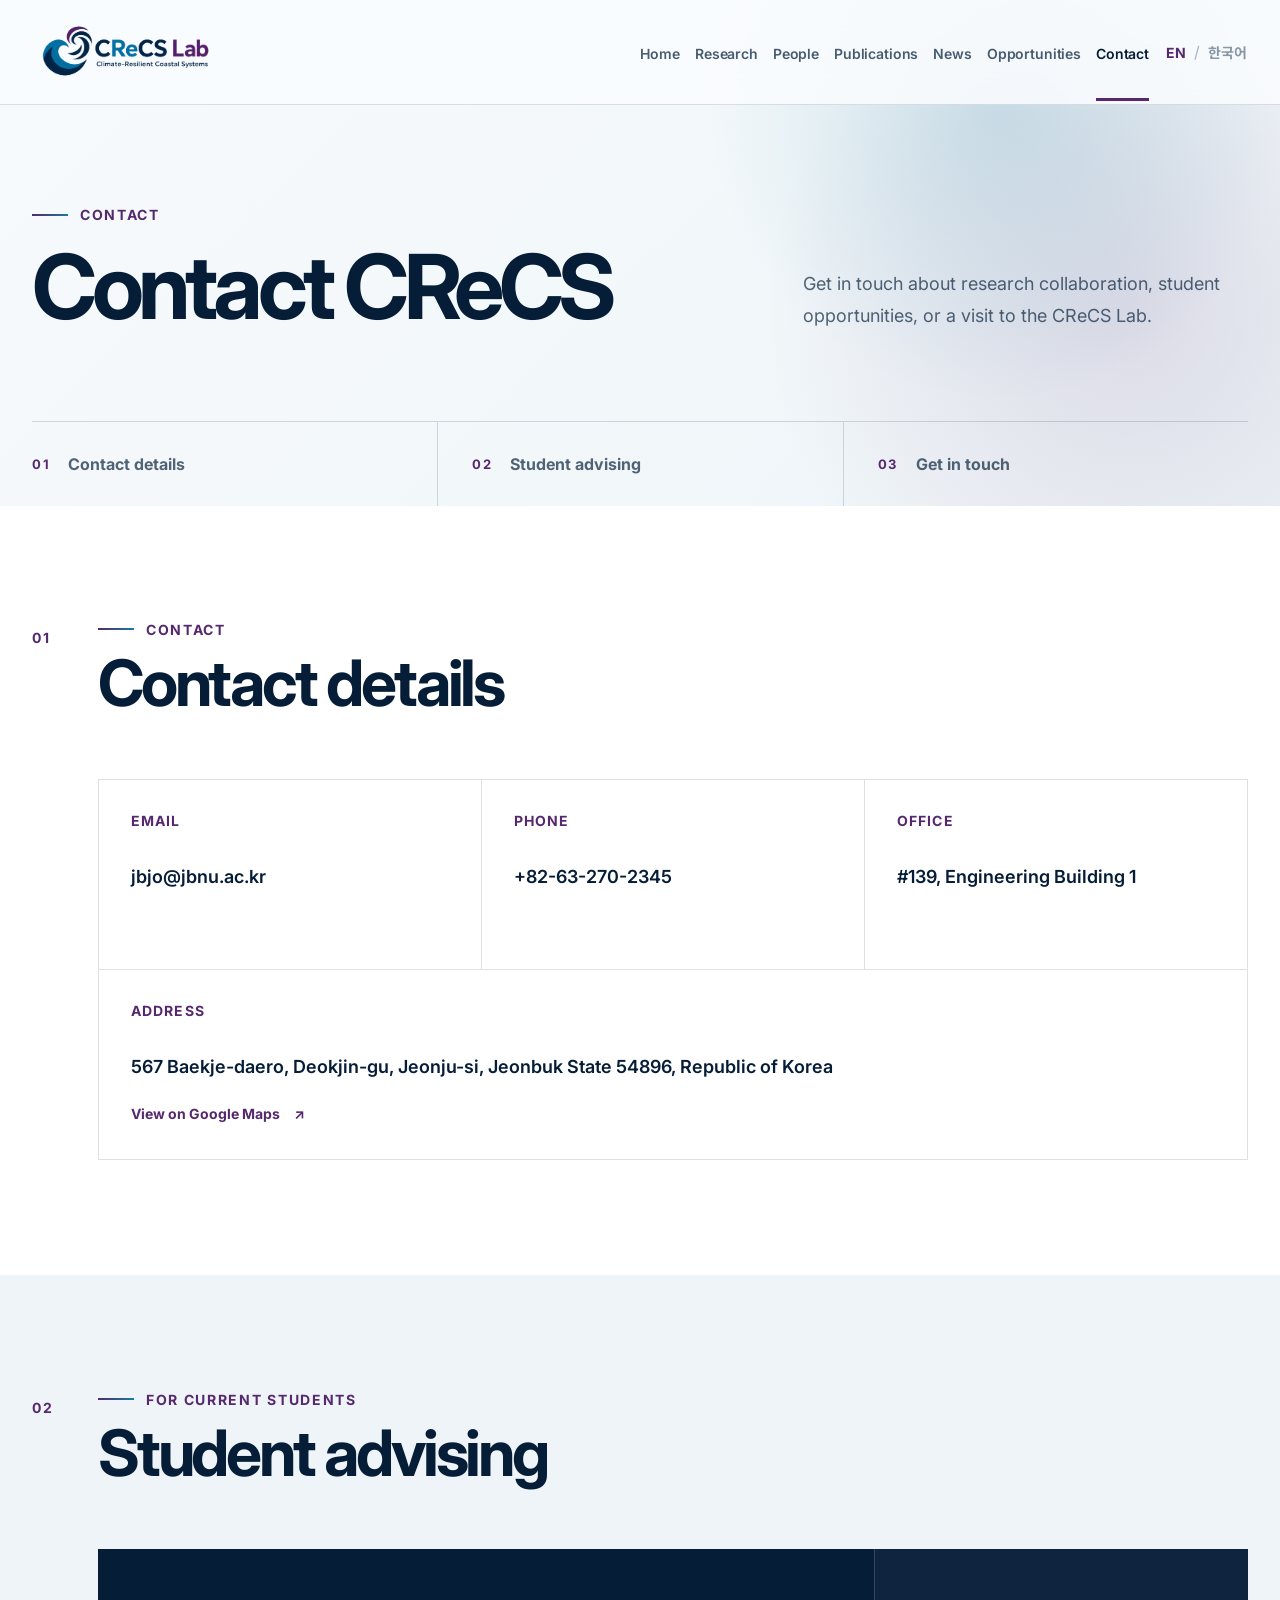
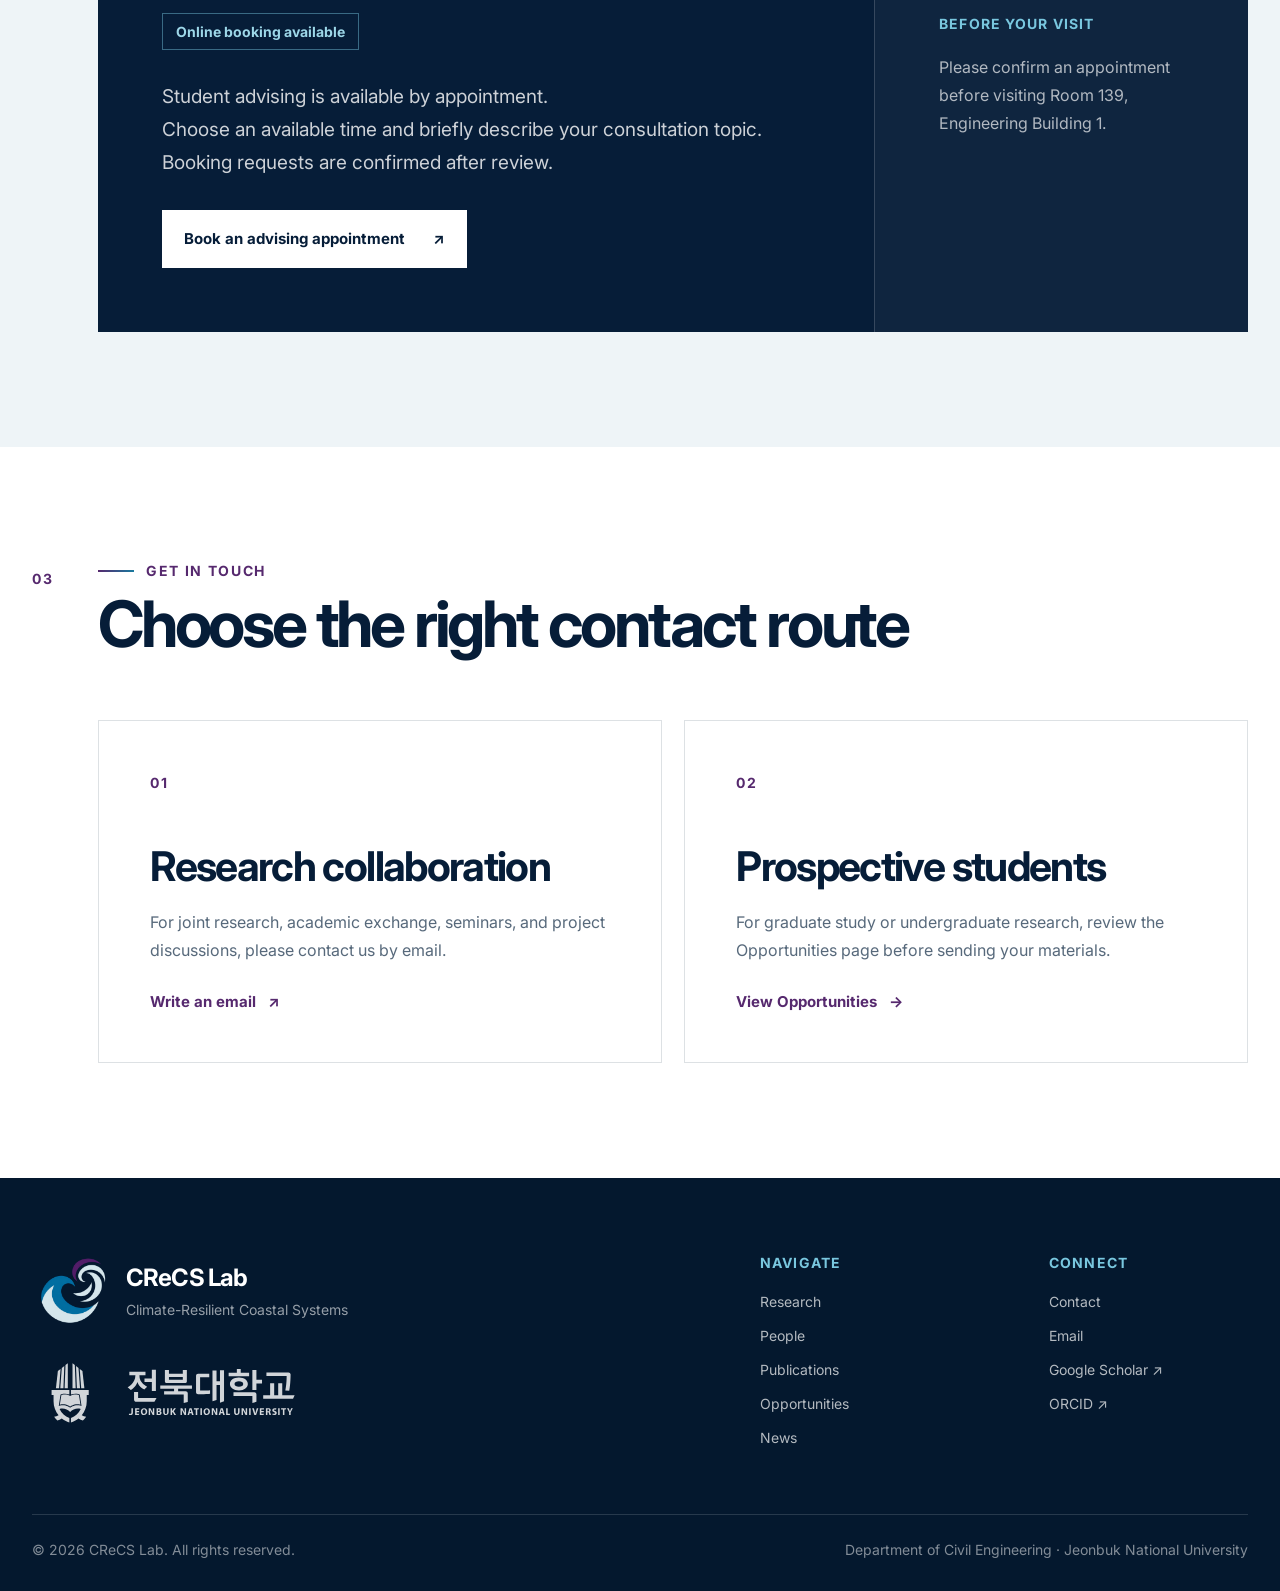
==== commit 065483fe: "Add bilingual news section and joint workshop story" ====
--- a/contact.html
+++ b/contact.html
@@ -3,6 +3,14 @@
   <head>
     <meta charset="UTF-8" />
     <meta name="viewport" content="width=device-width, initial-scale=1" />
+    <!-- Google tag (gtag.js) -->
+    <script async src="https://www.googletagmanager.com/gtag/js?id=G-11746WW62N"></script>
+    <script>
+      window.dataLayer = window.dataLayer || [];
+      function gtag(){dataLayer.push(arguments);}
+      gtag('js', new Date());
+      gtag('config', 'G-11746WW62N');
+    </script>
     <meta name="description" content="Contact the Climate-Resilient Coastal Systems (CReCS) Lab at Jeonbuk National University." />
     <title>Contact | CReCS Lab</title>
     <link rel="icon" href="favicon.ico?v=3" sizes="any" />
@@ -12,7 +20,8 @@
     <link rel="preconnect" href="https://fonts.googleapis.com" />
     <link rel="preconnect" href="https://fonts.gstatic.com" crossorigin />
     <link href="https://fonts.googleapis.com/css2?family=Inter:wght@400;500;600;700&amp;family=Noto+Sans+KR:wght@400;500;600;700&amp;display=swap" rel="stylesheet" />
-    <link rel="stylesheet" href="styles.css?v=14" />
+    <link rel="stylesheet" href="styles.css?v=15" />
+    <link rel="stylesheet" href="news.css?v=1" />
   </head>
   <body data-page="contact">
     <header class="site-header" data-header>
@@ -194,6 +203,7 @@
         </div>
       </div>
     </footer>
+    <script src="news.js?v=1"></script>
     <script src="script.js?v=6"></script>
   </body>
 </html>
--- a/styles.css
+++ b/styles.css
@@ -1739,6 +1739,15 @@
   font-weight: 700;
 }
 
+.section-page-link {
+  min-height: 48px;
+  padding: 0 19px;
+  border: 1px solid rgba(86, 41, 110, 0.42);
+  color: var(--purple);
+  background: rgba(255, 255, 255, 0.7);
+  transition: color 180ms ease, border-color 180ms ease, background-color 180ms ease, transform 180ms ease;
+}
+
 .section-page-link span:last-child,
 .detail-cta span:last-child {
   transition: transform 180ms ease;
@@ -1751,13 +1760,25 @@
   transform: translateX(4px);
 }
 
+.section-page-link:hover,
+.section-page-link:focus-visible {
+  border-color: var(--ink-deep);
+  color: #ffffff;
+  background: var(--ink-deep);
+  transform: translateY(-2px);
+}
+
 .opportunities-section .section-page-link {
-  color: #79c7df;
+  border-color: #79c7df;
+  color: var(--ink-deep);
+  background: #79c7df;
 }
 
 .opportunities-section .section-page-link:hover,
 .opportunities-section .section-page-link:focus-visible {
-  color: #ffffff;
+  border-color: #ffffff;
+  color: var(--ink-deep);
+  background: #ffffff;
 }
 
 .detail-page {
@@ -2924,6 +2945,11 @@
 
   .section-intro {
     font-size: 17px;
+  }
+
+  .section-page-link {
+    width: 100%;
+    justify-content: space-between;
   }
 
   .research-grid {
--- a/news.css
+++ b/news.css
@@ -0,0 +1,91 @@
+/* News layout and navigation spacing shared across CReCS pages. */
+.header-inner { gap: 26px; }
+.desktop-nav { gap: clamp(14px, 1.6vw, 27px); }
+.desktop-nav a { font-size: 16px; white-space: nowrap; }
+.news-section { padding: 74px 0 80px; background: #f3f7fa; border-bottom: 1px solid var(--line); scroll-margin-top: var(--header-height); }
+.news-heading { display: flex; justify-content: space-between; align-items: end; gap: 28px; margin-bottom: 32px; }
+.news-heading .section-kicker { margin-bottom: 14px; font-size: 12px; }
+.news-heading h2 { margin: 0; color: var(--ink-deep); font-size: clamp(32px, 3.2vw, 46px); line-height: 1.2; font-weight: 700; letter-spacing: -.045em; }
+.news-all-link { display: inline-flex; align-items: center; gap: 22px; border: 1px solid #becdd8; padding: 13px 18px; color: #143c56; border-radius: 4px; font-size: 14px; font-weight: 600; white-space: nowrap; transition: border-color .2s, background .2s; }
+.news-all-link:hover, .news-all-link:focus-visible { background: #fff; border-color: var(--coastal); }
+.news-grid { display: grid; grid-template-columns: repeat(3,minmax(0,1fr)); gap: 26px; }
+.news-grid[data-count="1"] { grid-template-columns: 1fr; }
+.news-grid[data-count="1"] .news-card-link { display: grid; grid-template-columns: minmax(0,1.05fr) minmax(0,1fr); align-items: center; }
+.news-grid[data-count="1"] .news-card-media { width: 100%; }
+.news-grid[data-count="1"] .news-card-content { align-self: stretch; justify-content: center; padding: clamp(26px,3vw,44px); }
+.news-grid[data-count="1"] .news-card-content h3 { font-size: clamp(22px,2vw,29px); line-height: 1.4; margin: 17px 0 16px; }
+.news-grid[data-count="1"] .news-card-content > p { font-size: 15px; margin-bottom: 24px; }
+.news-grid[data-count="1"] .news-read { margin-top: 12px; }
+.news-card { min-width: 0; background: white; border: 1px solid rgba(16,42,67,.09); border-radius: 5px; overflow: hidden; transition: transform .2s, box-shadow .2s; }
+.news-card:hover { transform: translateY(-4px); box-shadow: 0 16px 34px rgba(16,42,67,.07); }
+.news-card-link { display: flex; height: 100%; flex-direction: column; }
+.news-card-link:focus-visible { outline: 3px solid var(--coastal); outline-offset: -4px; }
+.news-card-media { position: relative; overflow: hidden; aspect-ratio: 16/9; background: #e5ecf1; }
+.news-card-media img { display: block; width: 100%; height: 100%; object-fit: cover; transition: transform .4s; }
+.news-card:hover img { transform: scale(1.035); }
+.news-card-content { display: flex; flex: 1; flex-direction: column; padding: 23px 24px 22px; }
+.news-card-meta { display: flex; align-items: center; gap: 16px; font-size: 11px; line-height: 1.5; }
+.news-category { color: #166b89; font-weight: 700; letter-spacing: .06em; }
+.news-card-meta time { color: #71808c; font-variant-numeric: tabular-nums; }
+.news-card-content h3 { margin: 13px 0 11px; color: var(--ink-deep); font-size: clamp(18px,1.6vw,22px); font-weight: 650; line-height: 1.5; letter-spacing: -.035em; text-wrap: pretty; }
+.news-card-content > p { margin: 0 0 23px; color: #667785; font-size: 14px; line-height: 1.8; }
+.news-read { display: flex; justify-content: space-between; align-items: center; gap: 12px; margin-top: auto; padding-top: 17px; border-top: 1px solid #edf0f3; color: #26465c; font-size: 12px; font-weight: 600; }
+.news-read > span { font-size: 18px; font-weight: 400; color: #197a9e; }
+.news-archive-main { padding: calc(var(--header-height) + 66px) 0 88px; min-height: 75vh; }
+.news-archive-header { max-width: 760px; margin: 0 0 48px; }
+.news-archive-header h1 { font-size: clamp(40px,4vw,60px); line-height: 1.15; }
+.news-archive-intro { margin-top: 22px; color: #6b7d8b; font-size: 17px; line-height: 1.8; }
+.news-archive-topline { display: flex; align-items: center; justify-content: space-between; gap: 24px; padding: 20px 0; border-top: 1px solid var(--line); margin-bottom: 10px; }
+.news-archive-count { display: inline-flex; align-items: center; gap: 10px; font-size: 14px; font-weight: 600; }
+.news-archive-count b { color: #197a9e; font-weight: 600; }
+.news-story-page { padding: calc(var(--header-height) + 45px) 0 88px; }
+.news-story-inner { max-width: 1120px; }
+.news-back-link { display: inline-flex; gap: 12px; align-items: center; font-size: 13px; color: #587080; }
+.news-back-link:hover { color: var(--coastal); }
+.news-story-header { max-width: 870px; margin: 42px 0 36px; }
+.news-story-header h1 { font-size: clamp(32px,4vw,52px); max-width: none; line-height: 1.35; margin-top: 20px; letter-spacing: -.045em; }
+.news-story-lead { color: #647886; font-size: 18px; line-height: 1.8; margin: 24px 0 0; white-space: pre-line; }
+.news-story-figure { margin: 0; }
+.news-story-figure img { width: 100%; height: auto; object-fit: contain; border-radius: 5px; display: block; }
+.news-story-figure figcaption { color: #86929b; font-size: 11px; margin-top: 12px; text-align: right; }
+.news-story-body { max-width: 780px; margin: 40px auto 65px; font-size: 17px; line-height: 1.95; color: #3f596b; }
+.news-more-heading { padding-top: 32px; border-top: 1px solid var(--line); margin: 0 0 25px; }
+.news-more-heading h2 { font-size: 24px; margin: 0; letter-spacing: -.03em; }
+.news-story-figure + .news-more-heading { margin-top: 48px; }
+.news-grid-related { grid-template-columns: repeat(2,minmax(0,1fr)); }
+[hidden] { display: none !important; }
+html[lang="ko"] .news-section, html[lang="ko"] .news-archive-main, html[lang="ko"] .news-story-page { word-break: keep-all; overflow-wrap: break-word; }
+@media (min-width: 1121px) and (max-width: 1280px) {
+  .header-inner { gap: 16px; }
+  .brand img { width: 185px; }
+  .desktop-nav { gap: 15px; }
+  .desktop-nav a { font-size: 14px; }
+  .header-actions { gap: 8px; }
+}
+@media (max-width: 1120px) {
+  .news-grid { gap: 18px; }
+  .news-card-content { padding: 20px 18px; }
+  .news-card-content h3 { font-size: 19px; }
+}
+@media (max-width: 760px) {
+  .news-grid[data-count="1"] .news-card-link { grid-template-columns: 1fr; }
+  .news-grid[data-count="1"] .news-card-content { padding: 24px; }
+  .news-grid[data-count="1"] .news-card-content h3 { font-size: 23px; }
+  .news-section { padding: 48px 0 44px; }
+  .news-heading { align-items: end; gap: 12px; margin-bottom: 24px; }
+  .news-heading h2 { font-size: 29px; }
+  .news-heading .section-kicker { font-size: 10px; letter-spacing: .07em; }
+  .news-heading .section-kicker::before { width: 20px; }
+  .news-all-link { padding: 10px 12px; gap: 10px; font-size: 12px; }
+  .news-grid, .news-grid-related { grid-template-columns: 1fr; gap: 24px; }
+  .news-card-content { padding: 22px; }
+  .news-card-content h3 { font-size: 21px; }
+  .news-card-content > p { font-size: 14px; }
+  .news-archive-main { padding-top: calc(var(--header-height) + 42px); }
+  .news-archive-header { margin-bottom: 32px; }
+  .news-archive-topline { align-items: start; flex-direction: column; gap: 8px; }
+  .news-story-header { margin-top: 30px; }
+  .news-story-header h1 { font-size: 32px; }
+  .news-story-lead { font-size: 16px; }
+  .news-story-body { font-size: 16px; margin-top: 28px; }
+}
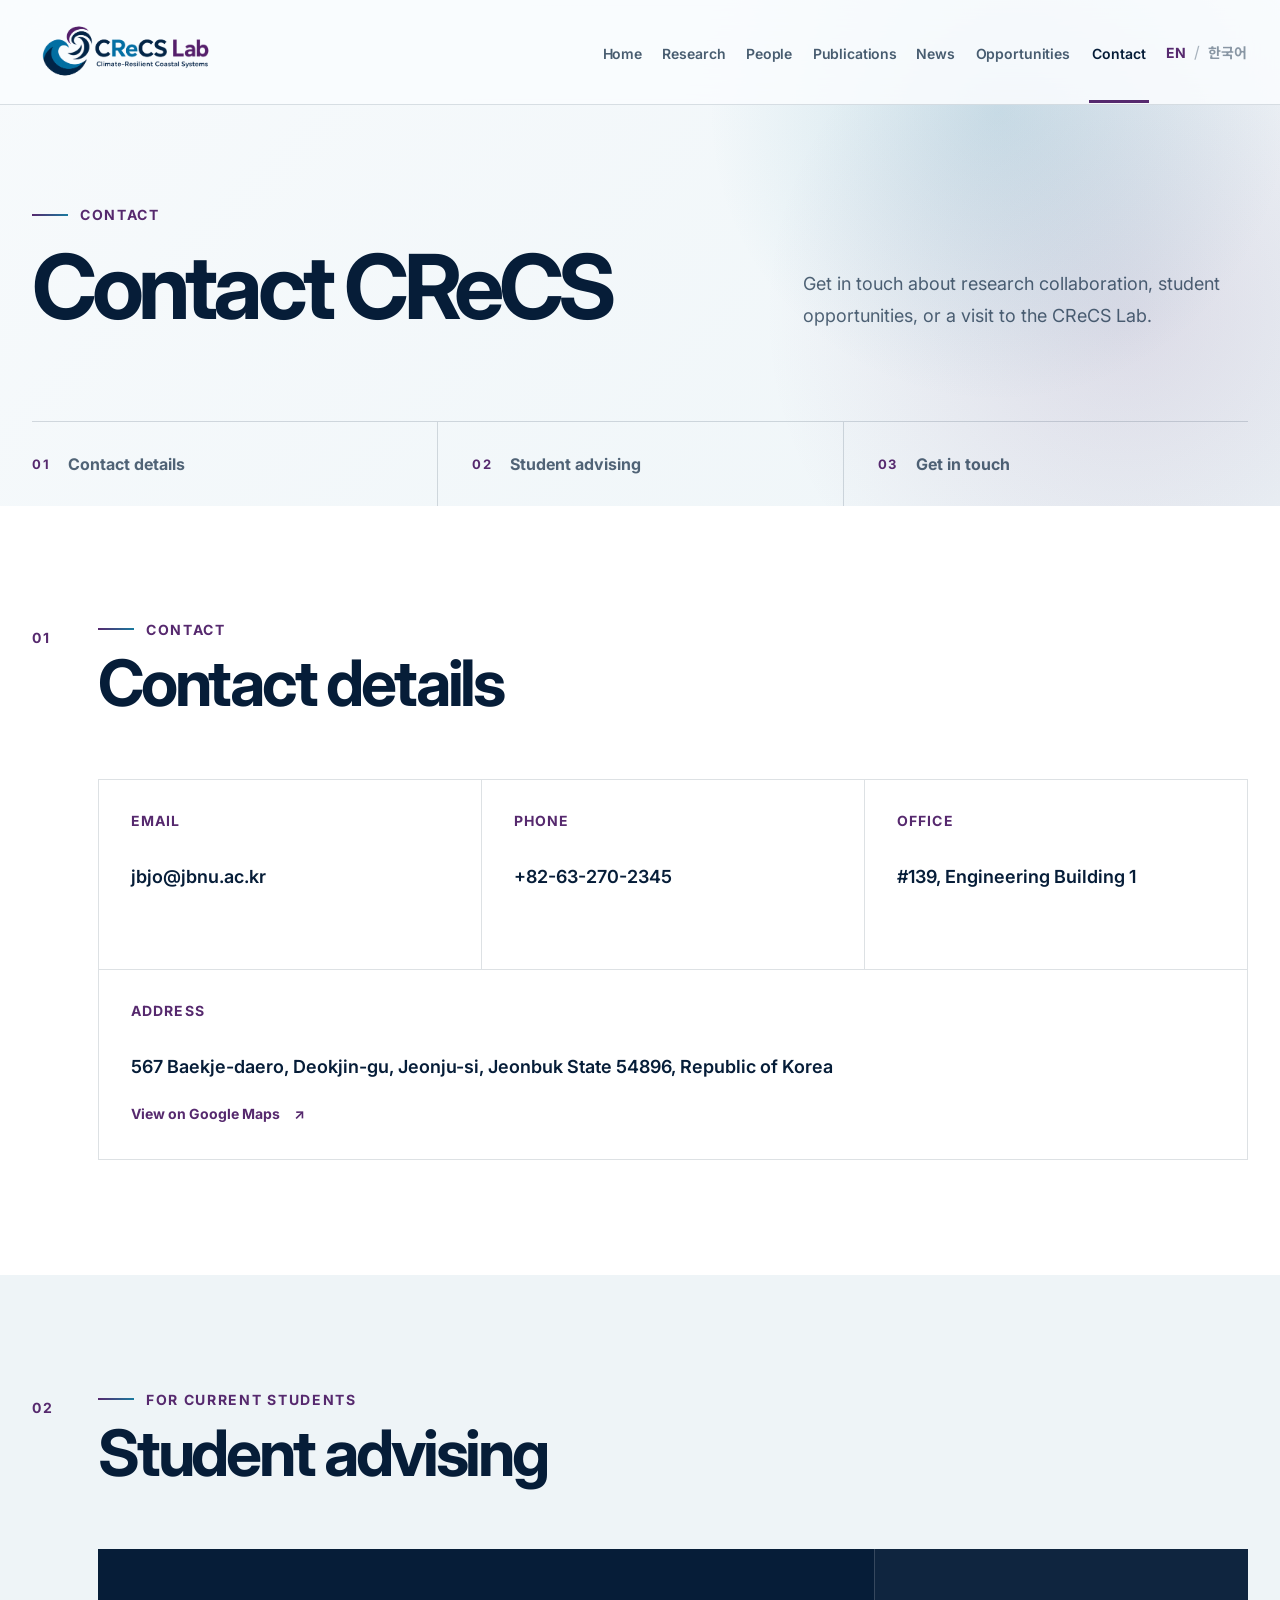
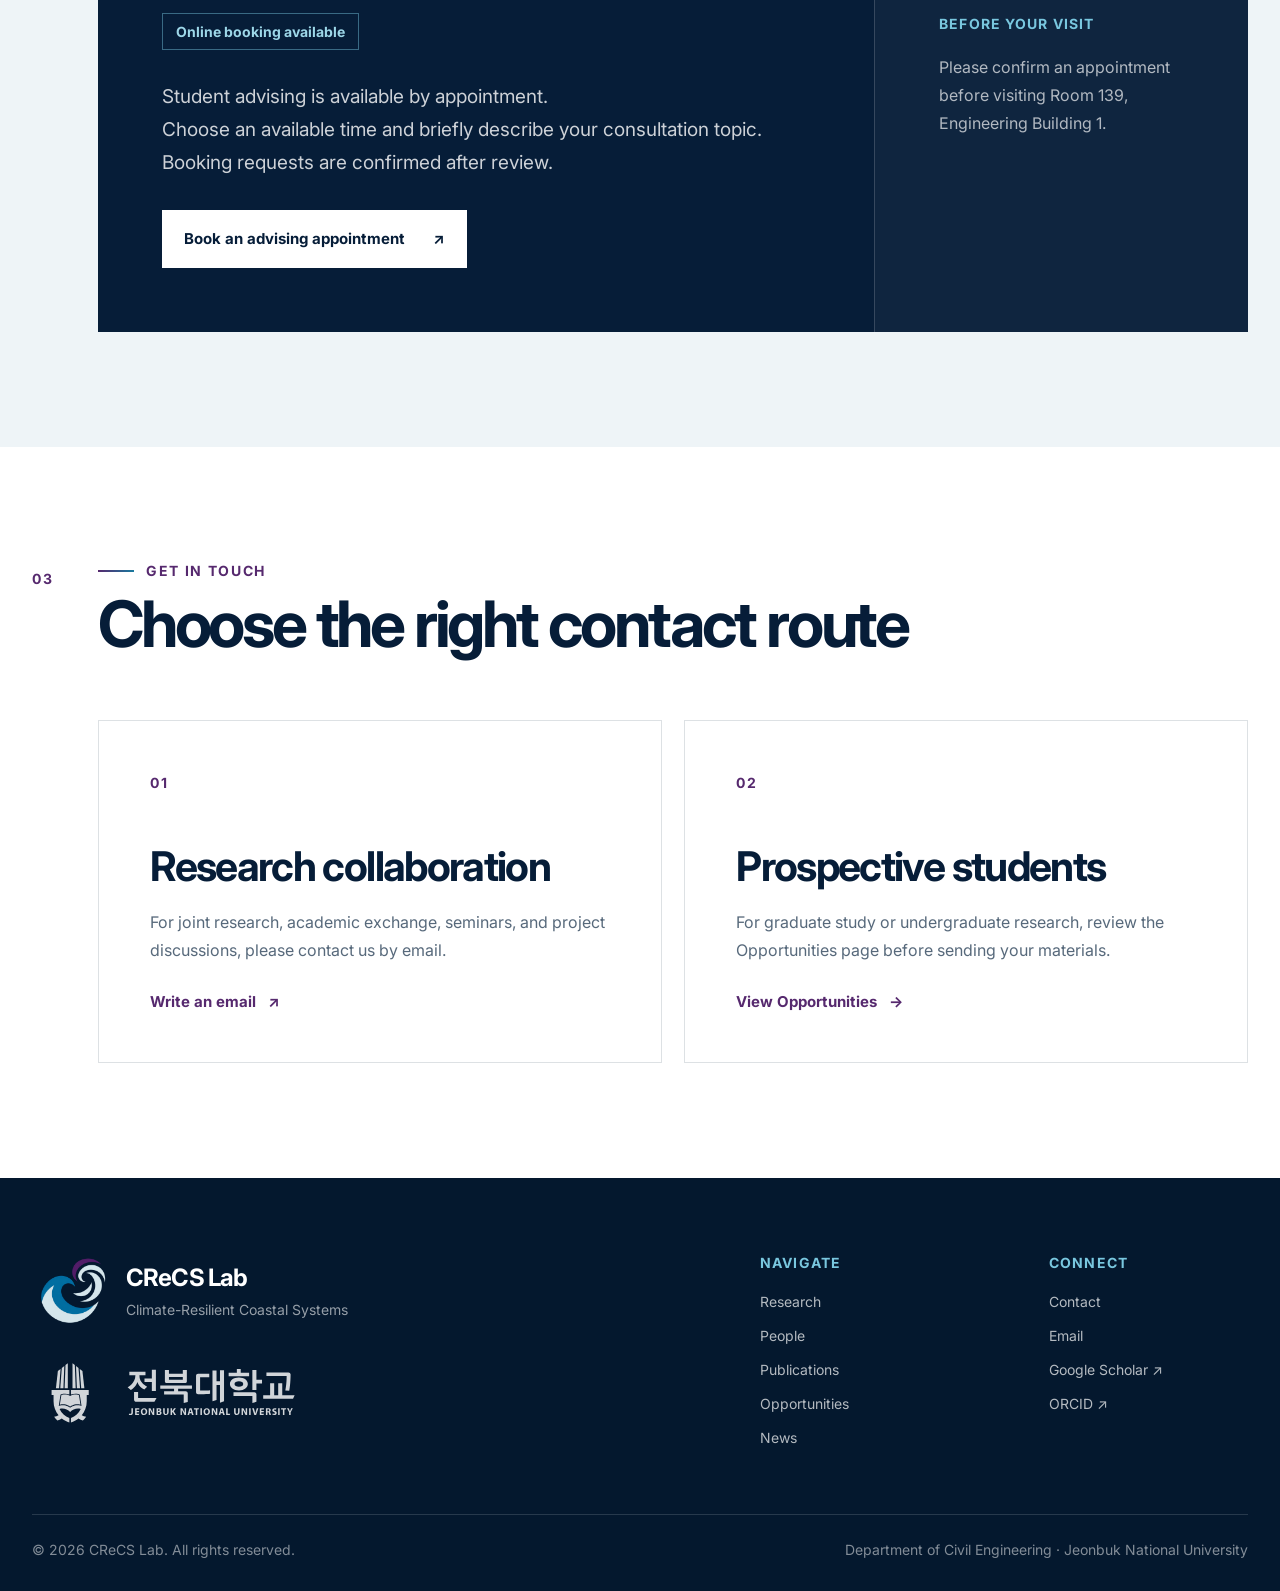
==== commit eafab1d7: "Keep navigation positions consistent across Korean and English" ====
--- a/contact.html
+++ b/contact.html
@@ -20,7 +20,7 @@
     <link rel="preconnect" href="https://fonts.googleapis.com" />
     <link rel="preconnect" href="https://fonts.gstatic.com" crossorigin />
     <link href="https://fonts.googleapis.com/css2?family=Inter:wght@400;500;600;700&amp;family=Noto+Sans+KR:wght@400;500;600;700&amp;display=swap" rel="stylesheet" />
-    <link rel="stylesheet" href="styles.css?v=15" />
+    <link rel="stylesheet" href="styles.css?v=16" />
     <link rel="stylesheet" href="news.css?v=1" />
   </head>
   <body data-page="contact">
@@ -31,7 +31,7 @@
         </a>
         <nav class="desktop-nav" aria-label="Primary navigation">
           <a href="index.html" data-i18n="navHome">Home</a>
-          <a href="index.html#research" data-i18n="navResearch">Research</a>
+          <a href="research.html" data-i18n="navResearch">Research</a>
           <a href="people.html" data-i18n="navPeople">People</a>
           <a href="publications.html" data-i18n="navPublications">Publications</a>
           <a href="opportunities.html" data-i18n="navOpportunities">Opportunities</a>
@@ -50,7 +50,7 @@
       </div>
       <nav class="mobile-nav" id="mobile-menu" aria-label="Mobile navigation">
         <a href="index.html" data-i18n="navHome">Home</a>
-        <a href="index.html#research" data-i18n="navResearch">Research</a>
+        <a href="research.html" data-i18n="navResearch">Research</a>
         <a href="people.html" data-i18n="navPeople">People</a>
         <a href="publications.html" data-i18n="navPublications">Publications</a>
         <a href="opportunities.html" data-i18n="navOpportunities">Opportunities</a>
@@ -181,7 +181,7 @@
           <div class="footer-column">
             <p data-i18n="footerNavigate">Navigate</p>
             <nav aria-label="Footer navigation">
-              <a href="index.html#research" data-i18n="navResearch">Research</a>
+              <a href="research.html" data-i18n="navResearch">Research</a>
               <a href="people.html" data-i18n="navPeople">People</a>
               <a href="publications.html" data-i18n="navPublications">Publications</a>
               <a href="opportunities.html" data-i18n="navOpportunities">Opportunities</a>
@@ -203,7 +203,7 @@
         </div>
       </div>
     </footer>
-    <script src="news.js?v=1"></script>
-    <script src="script.js?v=6"></script>
+    <script src="news.js?v=2"></script>
+    <script src="script.js?v=10"></script>
   </body>
 </html>
--- a/styles.css
+++ b/styles.css
@@ -91,6 +91,11 @@
 
 .desktop-nav a {
   position: relative;
+  flex: 0 0 var(--nav-item-width, 5em);
+  width: var(--nav-item-width, 5em);
+  text-align: center;
+  white-space: nowrap;
+  line-height: 1.5;
   padding: 41px 0 38px;
   color: rgba(16, 42, 67, 0.76);
   font-size: 18px;
@@ -98,6 +103,15 @@
   letter-spacing: -0.01em;
   transition: color 180ms ease;
 }
+
+/* Reserve the same menu space in both languages; em widths follow the compact header size. */
+.desktop-nav a[data-i18n="navHome"] { --nav-item-width: 3.2em; }
+.desktop-nav a[data-i18n="navResearch"] { --nav-item-width: 4.9em; }
+.desktop-nav a[data-i18n="navPeople"] { --nav-item-width: 3.7em; }
+.desktop-nav a[data-i18n="navPublications"] { --nav-item-width: 6.4em; }
+.desktop-nav a[data-news-i18n="nav"] { --nav-item-width: 3em; }
+.desktop-nav a[data-i18n="navOpportunities"] { --nav-item-width: 7.3em; }
+.desktop-nav a[data-i18n="navContact"] { --nav-item-width: 4.3em; }
 
 .desktop-nav a::after {
   content: "";
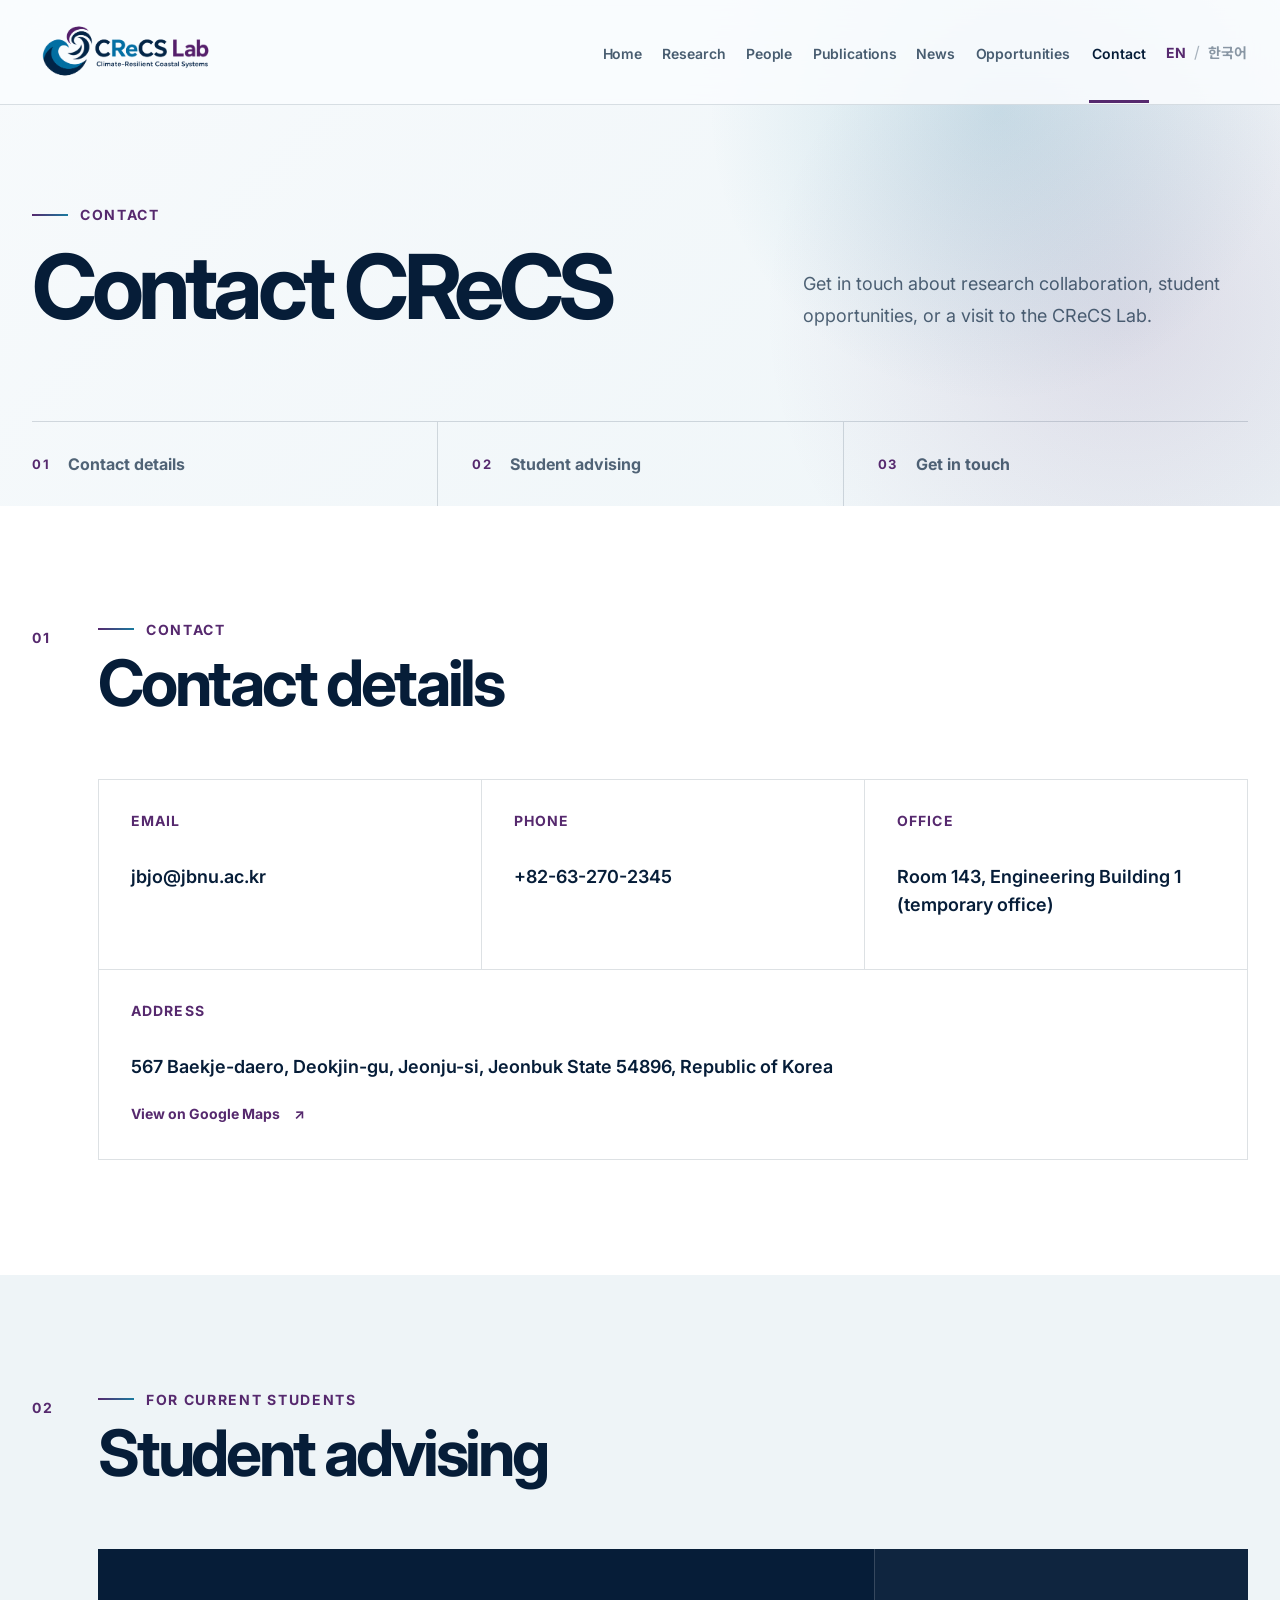
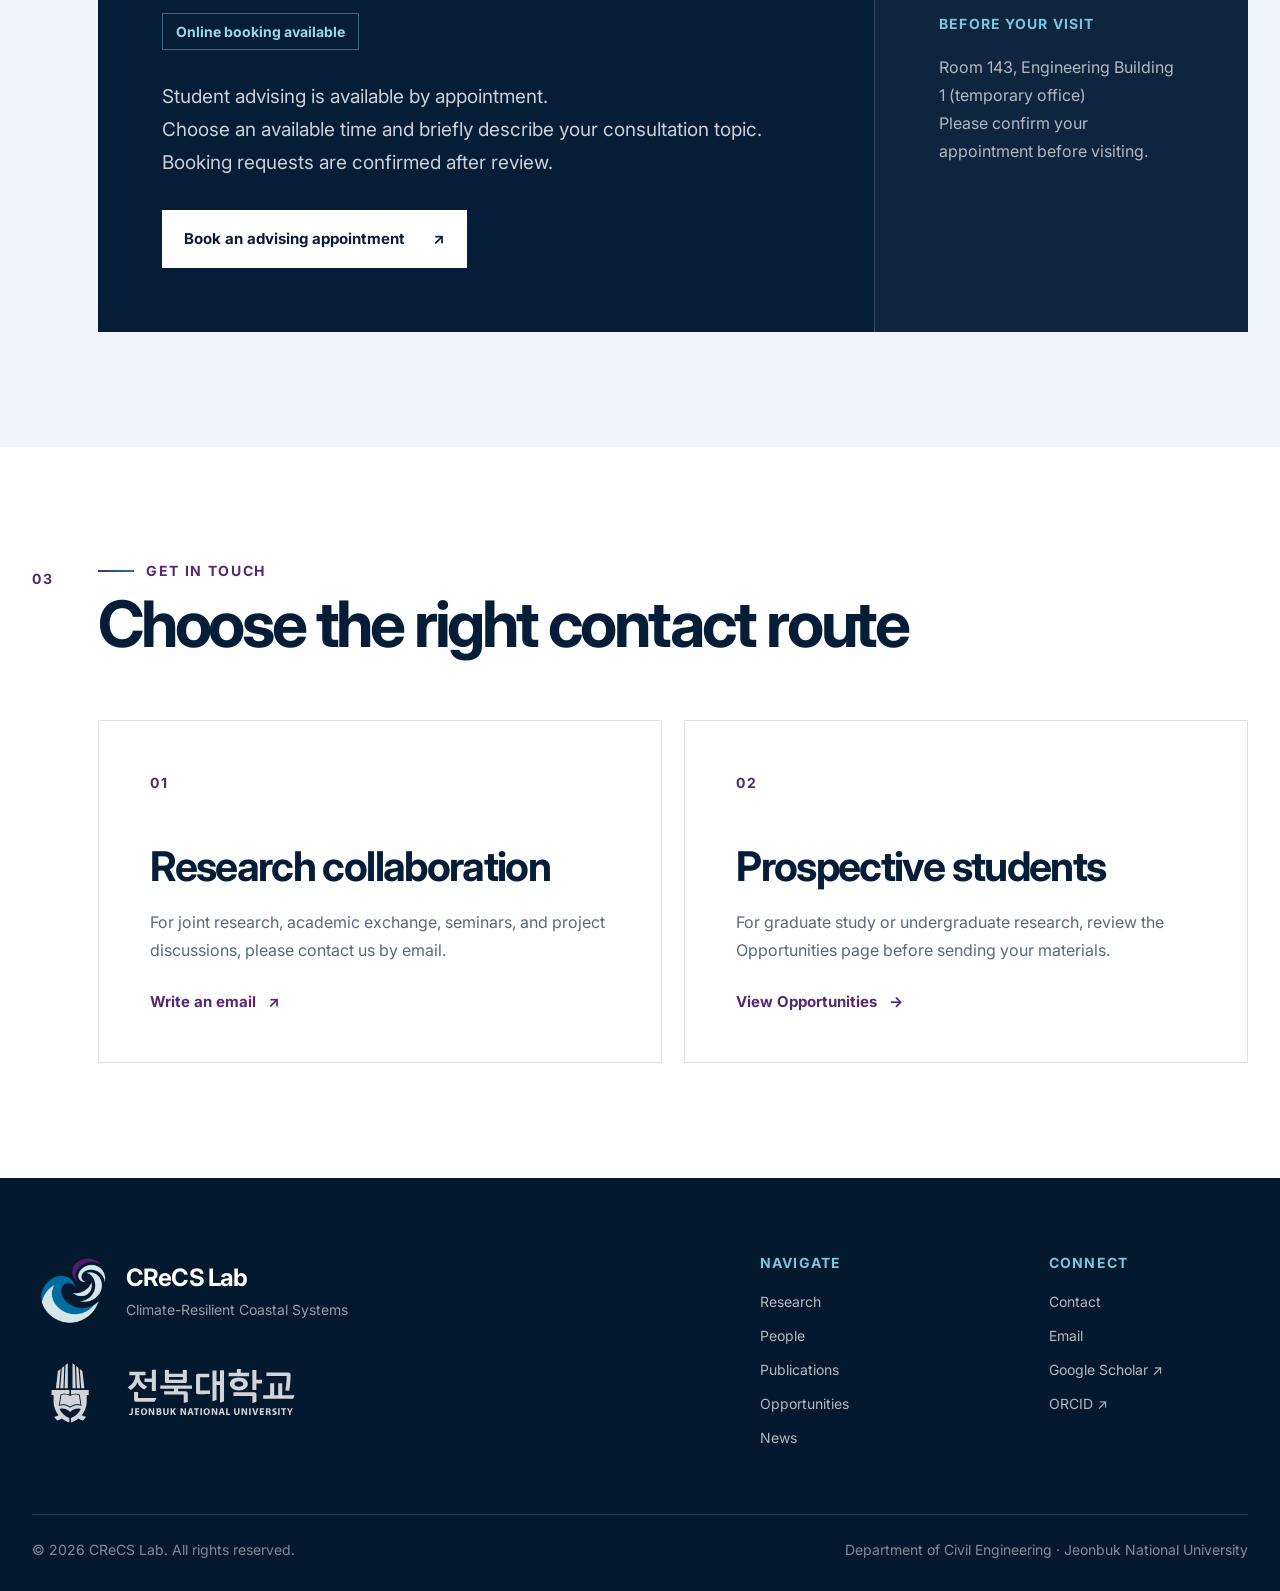
==== commit bb0438e8: "Improve bilingual navigation, Korean copy, and lab visit information" ====
--- a/contact.html
+++ b/contact.html
@@ -3,6 +3,7 @@
   <head>
     <meta charset="UTF-8" />
     <meta name="viewport" content="width=device-width, initial-scale=1" />
+    <script src="script.js?v=15"></script>
     <!-- Google tag (gtag.js) -->
     <script async src="https://www.googletagmanager.com/gtag/js?id=G-11746WW62N"></script>
     <script>
@@ -20,8 +21,8 @@
     <link rel="preconnect" href="https://fonts.googleapis.com" />
     <link rel="preconnect" href="https://fonts.gstatic.com" crossorigin />
     <link href="https://fonts.googleapis.com/css2?family=Inter:wght@400;500;600;700&amp;family=Noto+Sans+KR:wght@400;500;600;700&amp;display=swap" rel="stylesheet" />
-    <link rel="stylesheet" href="styles.css?v=16" />
-    <link rel="stylesheet" href="news.css?v=1" />
+    <link rel="stylesheet" href="styles.css?v=20" />
+    <link rel="stylesheet" href="news.css?v=2" />
   </head>
   <body data-page="contact">
     <header class="site-header" data-header>
@@ -34,6 +35,7 @@
           <a href="research.html" data-i18n="navResearch">Research</a>
           <a href="people.html" data-i18n="navPeople">People</a>
           <a href="publications.html" data-i18n="navPublications">Publications</a>
+          <a href="news.html" data-i18n="navNews">News</a>
           <a href="opportunities.html" data-i18n="navOpportunities">Opportunities</a>
           <a class="is-active" href="contact.html" aria-current="page" data-i18n="navContact">Contact</a>
         </nav>
@@ -53,6 +55,7 @@
         <a href="research.html" data-i18n="navResearch">Research</a>
         <a href="people.html" data-i18n="navPeople">People</a>
         <a href="publications.html" data-i18n="navPublications">Publications</a>
+        <a href="news.html" data-i18n="navNews">News</a>
         <a href="opportunities.html" data-i18n="navOpportunities">Opportunities</a>
         <a class="is-active" href="contact.html" aria-current="page" data-i18n="navContact">Contact</a>
       </nav>
@@ -98,7 +101,7 @@
             </article>
             <article>
               <span data-i18n="contactOfficeLabel">Office</span>
-              <p data-i18n="contactOfficeValue">#139, Engineering Building 1</p>
+              <p data-i18n="contactOfficeValue">Room 143, Engineering Building 1 (temporary office)</p>
             </article>
             <article class="contact-detail-grid-address">
               <span data-i18n="contactAddressLabel">Address</span>
@@ -132,7 +135,8 @@
             </div>
             <aside>
               <span data-i18n="visitLabel">Before your visit</span>
-              <p data-i18n="visitDescription">Please confirm an appointment before visiting Room 139, Engineering Building 1.</p>
+              <p data-i18n="visitDescription">Room 143, Engineering Building 1 (temporary office)
+Please confirm your appointment before visiting.</p>
             </aside>
           </div>
         </div>
@@ -185,6 +189,7 @@
               <a href="people.html" data-i18n="navPeople">People</a>
               <a href="publications.html" data-i18n="navPublications">Publications</a>
               <a href="opportunities.html" data-i18n="navOpportunities">Opportunities</a>
+              <a href="news.html" data-i18n="navNews">News</a>
             </nav>
           </div>
           <div class="footer-column">
@@ -203,7 +208,5 @@
         </div>
       </div>
     </footer>
-    <script src="news.js?v=2"></script>
-    <script src="script.js?v=10"></script>
   </body>
 </html>
--- a/styles.css
+++ b/styles.css
@@ -24,6 +24,10 @@
   background: var(--paper);
   font-family: Inter, "Noto Sans KR", system-ui, -apple-system, BlinkMacSystemFont, "Segoe UI", sans-serif;
   -webkit-font-smoothing: antialiased;
+}
+
+html[data-language-pending] :is(main, .site-footer, .desktop-nav, .mobile-nav, .menu-button) {
+  visibility: hidden;
 }
 
 a {
@@ -109,7 +113,7 @@
 .desktop-nav a[data-i18n="navResearch"] { --nav-item-width: 4.9em; }
 .desktop-nav a[data-i18n="navPeople"] { --nav-item-width: 3.7em; }
 .desktop-nav a[data-i18n="navPublications"] { --nav-item-width: 6.4em; }
-.desktop-nav a[data-news-i18n="nav"] { --nav-item-width: 3em; }
+.desktop-nav a[data-i18n="navNews"] { --nav-item-width: 3em; }
 .desktop-nav a[data-i18n="navOpportunities"] { --nav-item-width: 7.3em; }
 .desktop-nav a[data-i18n="navContact"] { --nav-item-width: 4.3em; }
 
@@ -412,6 +416,11 @@
   text-transform: uppercase;
 }
 
+/* Keep the lab name in its original mixed case. */
+.section-kicker[data-news-i18n="kicker"] {
+  text-transform: none;
+}
+
 .section-kicker::before {
   content: "";
   width: 36px;
@@ -741,7 +750,6 @@
   font-size: 14px;
   font-weight: 700;
   letter-spacing: 0.11em;
-  text-transform: uppercase;
 }
 
 .students-panel h3 {
@@ -1224,6 +1232,7 @@
 
 .conference-list h4 {
   max-width: 1000px;
+  overflow-wrap: anywhere;
   margin: 0;
   color: var(--ink-deep);
   font-size: 18px;
@@ -2552,6 +2561,11 @@
 @media (max-width: 1120px) {
   :root { --header-height: 92px; }
 
+  .footer-main {
+    grid-template-columns: minmax(0, 1.6fr) repeat(2, minmax(0, 0.5fr));
+    column-gap: 32px;
+  }
+
   .header-inner,
   .hero-inner,
   .section-inner {
@@ -2559,6 +2573,7 @@
   }
 
   .desktop-nav { display: none; }
+  .header-actions { margin-left: auto; }
   .menu-button { display: block; }
 
   .mobile-nav {
@@ -2672,6 +2687,10 @@
     gap: 48px;
   }
 
+  .profile-records {
+    grid-template-columns: repeat(auto-fit, minmax(min(100%, 280px), 1fr));
+  }
+
   .fit-layout {
     grid-template-columns: 1fr;
     gap: 36px;
@@ -2709,7 +2728,6 @@
   .header-actions {
     flex: 0 0 auto;
     gap: 8px;
-    margin-left: auto;
   }
   .language-switch {
     flex: 0 0 auto;
@@ -3156,13 +3174,25 @@
   overflow-wrap: normal;
 }
 
-html[lang="ko"] [data-i18n="fitDescription"],
-html[lang="ko"] [data-i18n="inquiryStep1Description"],
-html[lang="ko"] [data-i18n="inquiryStep2Description"],
-html[lang="ko"] [data-i18n="inquiryStep3Description"],
-html[lang="ko"] [data-i18n="advisingDescription"],
-html[lang="ko"] [data-i18n="visitDescription"] {
+[data-i18n]:empty,
+[data-research-i18n]:empty {
+  display: none;
+}
+
+html[lang="ko"] .detail-hero-inner:has(.detail-hero-intro:empty) {
+  grid-template-columns: minmax(0, 1fr);
+}
+
+html[lang="ko"] .contact-feature h3,
+html[lang="ko"] main p[data-i18n],
+html[lang="ko"] .research-theme-text > p {
   white-space: pre-line;
+  word-break: keep-all;
+  overflow-wrap: break-word;
+}
+
+html[lang="ko"] :is(.process-grid, .inquiry-route-grid, .research-card, .interest-grid, .detail-pathway-card) p[data-i18n] {
+  text-wrap-style: balance;
 }
 
 html[lang="en"] [data-i18n="advisingDescription"],
@@ -3172,6 +3202,7 @@
 
 @media (max-width: 430px) {
   .header-inner { gap: 7px; }
+  .process-grid li { padding-inline: 16px; }
   .brand img { width: 138px; }
   .header-actions { gap: 4px; }
   .language-switch { gap: 2px; }
--- a/news.css
+++ b/news.css
@@ -31,10 +31,7 @@
 .news-card-content > p { margin: 0 0 23px; color: #667785; font-size: 14px; line-height: 1.8; }
 .news-read { display: flex; justify-content: space-between; align-items: center; gap: 12px; margin-top: auto; padding-top: 17px; border-top: 1px solid #edf0f3; color: #26465c; font-size: 12px; font-weight: 600; }
 .news-read > span { font-size: 18px; font-weight: 400; color: #197a9e; }
-.news-archive-main { padding: calc(var(--header-height) + 66px) 0 88px; min-height: 75vh; }
-.news-archive-header { max-width: 760px; margin: 0 0 48px; }
-.news-archive-header h1 { font-size: clamp(40px,4vw,60px); line-height: 1.15; }
-.news-archive-intro { margin-top: 22px; color: #6b7d8b; font-size: 17px; line-height: 1.8; }
+.news-archive-list { padding-block: clamp(28px, 4vw, 64px) clamp(48px, 7vw, 88px); }
 .news-archive-topline { display: flex; align-items: center; justify-content: space-between; gap: 24px; padding: 20px 0; border-top: 1px solid var(--line); margin-bottom: 10px; }
 .news-archive-count { display: inline-flex; align-items: center; gap: 10px; font-size: 14px; font-weight: 600; }
 .news-archive-count b { color: #197a9e; font-weight: 600; }
@@ -81,8 +78,6 @@
   .news-card-content { padding: 22px; }
   .news-card-content h3 { font-size: 21px; }
   .news-card-content > p { font-size: 14px; }
-  .news-archive-main { padding-top: calc(var(--header-height) + 42px); }
-  .news-archive-header { margin-bottom: 32px; }
   .news-archive-topline { align-items: start; flex-direction: column; gap: 8px; }
   .news-story-header { margin-top: 30px; }
   .news-story-header h1 { font-size: 32px; }
